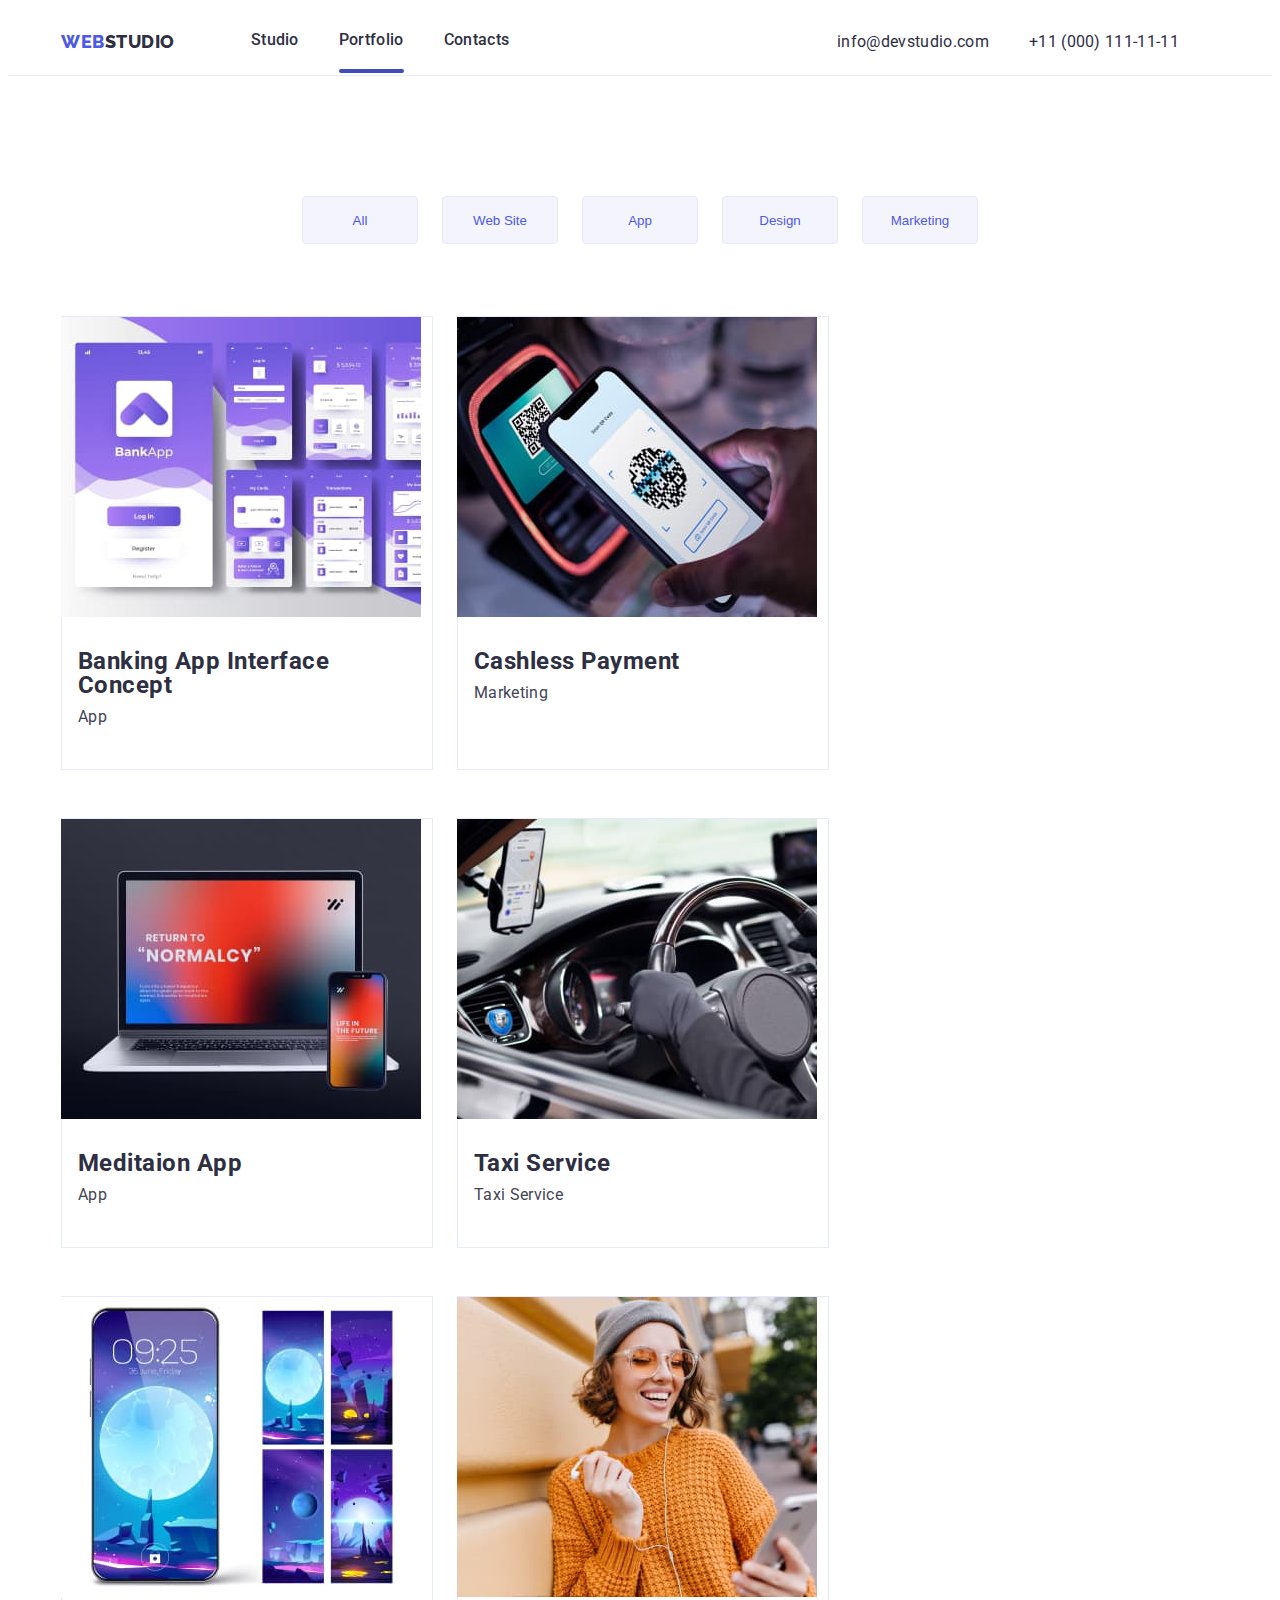
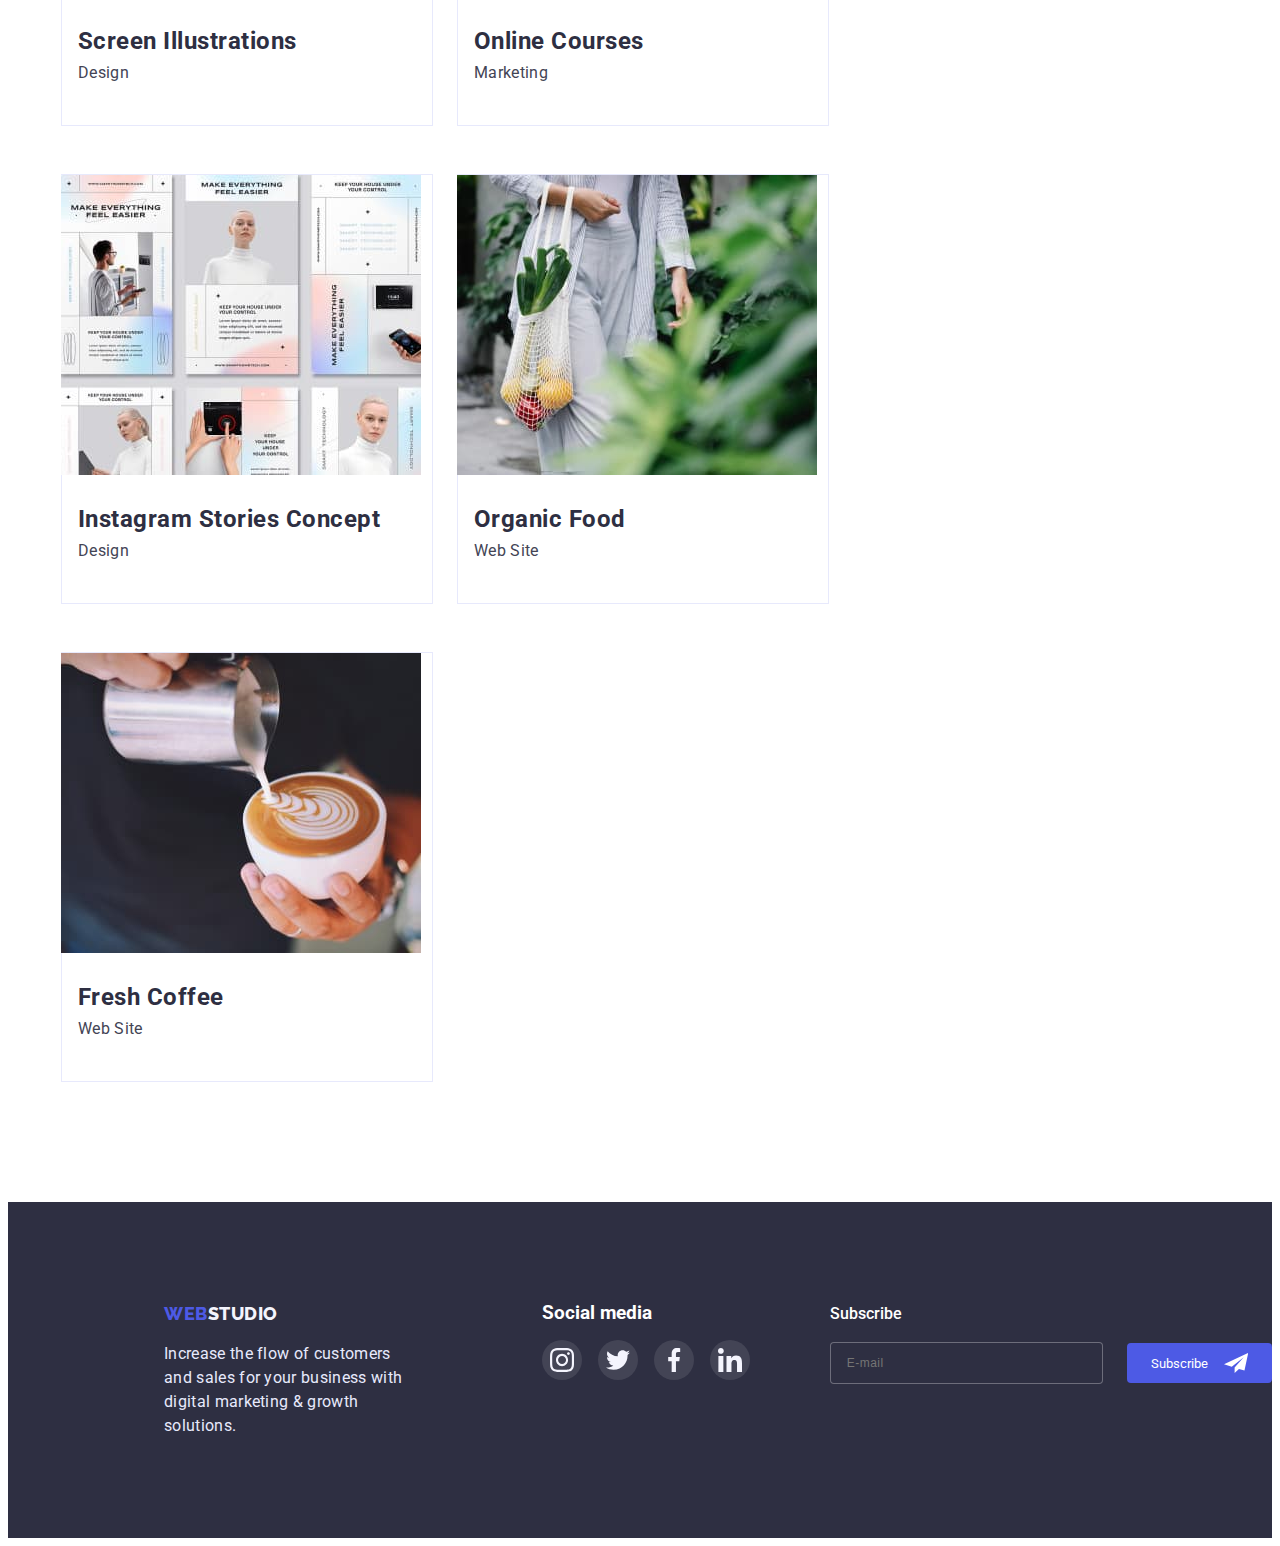
==== portfolio.html @ 8e69afd4 "Initial commit" ====
<!DOCTYPE html>
<html lang="en">
  <head>
    <meta charset="UTF-8" />
    <meta http-equiv="X-UA-Compatible" content="IE=edge" />
    <meta name="viewport" content="width=device-width, initial-scale=1.0" />
    <title>Portfolio</title>
    <link
      rel="stylesheet"
      href="https://cdnjs.cloudflare.com/ajax/libs/modern-normalize/1.1.0/modern-normalize.min.css"
      integrity="sha512-wpPYUAdjBVSE4KJnH1VR1HeZfpl1ub8YT/NKx4PuQ5NmX2tKuGu6U/JRp5y+Y8XG2tV+wKQpNHVUX03MfMFn9Q=="
      crossorigin="anonymous"
      referrerpolicy="no-referrer"
    />
    <link rel="preconnect" href="https://fonts.googleapis.com" />
    <link rel="preconnect" href="https://fonts.gstatic.com" crossorigin />
    <link
      href="https://fonts.googleapis.com/css2?family=Raleway:wght@800&family=Roboto:wght@400;500;700;900&display=swap"
      rel="stylesheet"
    />

    <link rel="stylesheet" href="./css/styles.css" />
  </head>
  <body class="page">
    <header class="page-header">
      <div class="container main-nav">
        <nav class="site-nav">
          <a class="logo" href="./index.html"
            >WEb<span class="second-logo">STUDIO</span></a
          >
          <ul class="site-nav list">
            <li class="header-item">
              <a href="./index.html" class="link">Studio</a>
            </li>
            <li class="header-item">
              <a href="./portfolio.html" class="link current">Portfolio</a>
            </li>
            <li class="header-item">
              <a href="./index.html" class="link">Contacts</a>
            </li>
          </ul>
        </nav>

        <address>
          <ul class="site-contacts list">
            <li class="contact-item">
              <a href="mailto:info@devstudio.com" class="header-mail link"
                >info@devstudio.com</a
              >
            </li>
            <li class="contact-item">
              <a href="tel:+110001111111" class="header-tel link"
                >+11 (000) 111-11-11</a
              >
            </li>
          </ul>
        </address>
      </div>
    </header>

    <main>
      <section class="section">
        <div class="container">
          <h1 hidden>Portfolio</h1>
          <ul class="score list">
            <li>
              <button class="hero-site-buttons" type="button">All</button>
            </li>
            <li>
              <button class="hero-site-buttons" type="button">Web Site</button>
            </li>
            <li>
              <button class="hero-site-buttons" type="button">App</button>
            </li>
            <li>
              <button class="hero-site-buttons" type="button">Design</button>
            </li>
            <li>
              <button class="hero-site-buttons" type="button">Marketing</button>
            </li>
          </ul>

          <ul class="portfolio list">
            <li class="team-section-portfolio">
              <article class="card">
                <div class="card-thumb">
                  <img
                    src="./images/first.jpg"
                    alt="banking app interface"
                    width="360"
                    height="300"
                  />
                  <p class="thumb-overlay">
                    14 Stylish and User-Friendly App Design Concepts · Task
                    Manager App · Calorie Tracker App · Exotic Fruit Ecommerce
                    App · Cloud Storage App
                  </p>
                </div>
                <div class="card-content">
                  <h2 class="person-name">Banking App Interface Concept</h2>
                  <p class="person-position">App</p>
                </div>
              </article>
            </li>
            <li class="team-section-portfolio">
              <article class="card">
                <div class="card-thumb">
                  <img
                    src="./images/second.jpg"
                    alt="cashless payment"
                    width="360"
                    height="300"
                  />
                  <p class="thumb-overlay">
                    14 Stylish and User-Friendly App Design Concepts · Task
                    Manager App · Calorie Tracker App · Exotic Fruit Ecommerce
                    App · Cloud Storage App
                  </p>
                </div>
                <div class="card-content">
                  <h2 class="person-name">Cashless Payment</h2>
                  <p class="person-position">Marketing</p>
                </div>
              </article>
            </li>
            <li class="team-section-portfolio">
              <article class="card">
                <div class="card-thumb">
                  <img
                    src="./images/third.jpg"
                    alt="working leptop"
                    width="360"
                    height="300"
                  />
                  <p class="thumb-overlay">
                    14 Stylish and User-Friendly App Design Concepts · Task
                    Manager App · Calorie Tracker App · Exotic Fruit Ecommerce
                    App · Cloud Storage App
                  </p>
                </div>
                <div class="card-content">
                  <h2 class="person-name">Meditaion App</h2>
                  <p class="person-position">App</p>
                </div>
              </article>
            </li>
            <li class="team-section-portfolio">
              <article class="card">
                <div class="card-thumb">
                  <img
                    src="./images/fourth.jpg"
                    alt="steering wheel"
                    width="360"
                    height="300"
                  />
                  <p class="thumb-overlay">
                    14 Stylish and User-Friendly App Design Concepts · Task
                    Manager App · Calorie Tracker App · Exotic Fruit Ecommerce
                    App · Cloud Storage App
                  </p>
                </div>
                <div class="card-content">
                  <h2 class="person-name">Taxi Service</h2>
                  <p class="person-position">Taxi Service</p>
                </div>
              </article>
            </li>
            <li class="team-section-portfolio">
              <article class="card">
                <div class="card-thumb">
                  <img
                    src="./images/fifth.jpg"
                    alt="screen illustrations"
                    width="360"
                    height="300"
                  />
                  <p class="thumb-overlay">
                    14 Stylish and User-Friendly App Design Concepts · Task
                    Manager App · Calorie Tracker App · Exotic Fruit Ecommerce
                    App · Cloud Storage App
                  </p>
                </div>
                <div class="card-content">
                  <h2 class="person-name">Screen Illustrations</h2>
                  <p class="person-position">Design</p>
                </div>
              </article>
            </li>
            <li class="team-section-portfolio">
              <article class="card">
                <div class="card-thumb">
                  <img
                    src="./images/sixth.jpg"
                    alt="smiling lady"
                    width="360"
                    height="300"
                  />
                  <p class="thumb-overlay">
                    14 Stylish and User-Friendly App Design Concepts · Task
                    Manager App · Calorie Tracker App · Exotic Fruit Ecommerce
                    App · Cloud Storage App
                  </p>
                </div>
                <div class="card-content">
                  <h2 class="person-name">Online Courses</h2>
                  <p class="person-position">Marketing</p>
                </div>
              </article>
            </li>
            <li class="team-section-portfolio">
              <article class="card">
                <div class="card-thumb">
                  <img
                    src="./images/seventh.jpg"
                    alt="slides with instagram pages"
                    width="360"
                    height="300"
                  />
                  <p class="thumb-overlay">
                    14 Stylish and User-Friendly App Design Concepts · Task
                    Manager App · Calorie Tracker App · Exotic Fruit Ecommerce
                    App · Cloud Storage App
                  </p>
                </div>
                <div class="card-content">
                  <h2 class="person-name">Instagram Stories Concept</h2>
                  <p class="person-position">Design</p>
                </div>
              </article>
            </li>
            <li class="team-section-portfolio">
              <article class="card">
                <div class="card-thumb">
                  <img
                    src="./images/eighth.jpg"
                    alt="lady is carrying bag with organic fruits"
                    width="360"
                    height="300"
                  />
                  <p class="thumb-overlay">
                    14 Stylish and User-Friendly App Design Concepts · Task
                    Manager App · Calorie Tracker App · Exotic Fruit Ecommerce
                    App · Cloud Storage App
                  </p>
                </div>
                <div class="card-content">
                  <h2 class="person-name">Organic Food</h2>
                  <p class="person-position">Web Site</p>
                </div>
              </article>
            </li>
            <li class="team-section-portfolio">
              <article class="card">
                <div class="card-thumb">
                  <img
                    src="./images/ninth.jpg"
                    alt="cup of cupuccino"
                    width="360"
                    height="300"
                  />
                  <p class="thumb-overlay">
                    14 Stylish and User-Friendly App Design Concepts · Task
                    Manager App · Calorie Tracker App · Exotic Fruit Ecommerce
                    App · Cloud Storage App
                  </p>
                </div>
                <div class="card-content">
                  <h2 class="person-name">Fresh Coffee</h2>
                  <p class="person-position">Web Site</p>
                </div>
              </article>
            </li>
          </ul>
        </div>
      </section>
    </main>
    <footer class="footer">
      <div class="footer-display">
        <div class="container-second">
          <a class="logo" href="./index.html"
            >WEb<span class="second-logo-footer">STUDIO</span></a
          >
          <p class="footer-text">
            Increase the flow of customers and sales for your business with
            digital marketing & growth solutions.
          </p>
        </div>
        <div class="footer-container">
          <h3 class="social-media-text">Social media</h3>
          <ul class="social-media list">
            <li class="social-media-item">
              <a href="" class="social-media-link link">
                <svg class="social-media-icon" width="24" height="24">
                  <use
                    href="./images/symbol-defs-social.svg#icon-instagram"
                  ></use>
                </svg>
              </a>
            </li>
            <li class="social-media-item">
              <a href="" class="social-media-link link">
                <svg class="social-media-icon" width="24" height="24">
                  <use
                    href="./images/symbol-defs-social.svg#icon-twitter"
                  ></use>
                </svg>
              </a>
            </li>
            <li class="social-media-item">
              <a href="" class="social-media-link link">
                <svg class="social-media-icon" width="24" height="24">
                  <use
                    href="./images/symbol-defs-social.svg#icon-facebook"
                  ></use>
                </svg>
              </a>
            </li>
            <li class="social-media-item">
              <a href="" class="social-media-link link">
                <svg class="social-media-icon" width="24" height="24">
                  <use
                    href="./images/symbol-defs-social.svg#icon-linkedin"
                  ></use>
                </svg>
              </a>
            </li>
          </ul>
        </div>
        <div class="footer-form">
          <p class="footer-form-text">Subscribe</p>
          <form class="subscribe-form">
            <input
              class="footer-input"
              type="email"
              name="email"
              autocomplete="off"
              placeholder="E-mail"
              required
            />
            <button type="submit" class="button-subscribe">
              Subscribe
              <svg class="subscribe-icon" width="24" height="24">
                <use href="./images/symbol-defs.new.svg#icon-send"></use>
              </svg>
            </button>
          </form>
        </div>
      </div>
    </footer>
  </body>
</html>
---- css/styles.css ----
:root {
  --primary-text-color: #434455;
  --title-text-color: #2e2f42;
  --accent-color: #4d5ae5;
  --primary-white-color: #ffffff;
  --main-background-color: #e5e5e5;
  --buttons-background-color: #f4f4fd;
  --footer-text-color: #e7e9fc;
  --special-buttons-color: #404bbf;
  --customer-icons-color: #8e8f99;
  --footer-special-color: #31d0aa;
  --modal-color: #8e8f99;
}

h1,
h2,
h3,
h4,
h5,
h6,
ul,
p {
  margin: 0;
  padding: 0;
}

body {
  font-family: "Roboto", sans-serif;
  color: var(--title-text-color);
}
img,
svg {
  display: block;
  max-width: 100%;
  height: auto;
}

.container {
  max-width: 1158px;
  width: 100%;
  margin-left: auto;
  margin-right: auto;
  padding: 0 16px;
}
.section {
  padding: 120px 0;
}

/* MODAL */
.is-hidden {
  visibility: hidden;
  pointer-events: none;
  opacity: 0;
}

.backdrop.is-hidden .modal {
  transform: translate(-50%, -50%) scale(1.2);
}
.backdrop {
  position: fixed;
  top: 0;
  left: 0;
  width: 100%;
  height: 100%;

  z-index: 100;
  background: rgba(46, 47, 66, 0.4);
  transition: opacity 250ms cubic-bezier(0.4, 0, 0.2, 1),
    visibility 0.35s cubic-bezier(0.4, 0, 0.2, 1);
}
.modal {
  position: relative;
  display: flex;
  top: 50%;
  left: 50%;
  transform: translate(-50%, -50%);
  width: 100%;
  max-width: 408px;
  height: 576px;
  padding: 72px 24px 24px 24px;
  overflow: auto;
  background-color: var(--primary-white-color);
  box-shadow: 0px 1px 1px rgba(0, 0, 0, 0.14), 0px 1px 3px rgba(0, 0, 0, 0.12),
    0px 2px 1px rgba(0, 0, 0, 0.2);
  border-radius: 4px;
  transition: transform 250ms cubic-bezier(0.4, 0, 0.2, 1);
}
.modal-form {
  width: 100%;
}
.modal-close-btn {
  position: absolute;
  top: 10px;
  right: 10px;
  border-radius: 50%;
  width: 24px;
  height: 24px;
  display: flex;
  justify-content: center;
  align-items: center;
  background: var(--footer-text-color);
  color: var(--title-text-color);
  border: 1px solid rgba(0, 0, 0, 0.1);
  transition: background 250ms cubic-bezier(0.4, 0, 0.2, 1);
}
.modal-close-btn:is(:hover, :focus) {
  border-color: var(--accent-color);
  background-color: var(--accent-color);
  color: var(--footer-text-color);
}
.modal-close-btn-icon {
  fill: currentColor;
}
.form-title {
  font-weight: 500;
  color: var(--title-text-color);
  margin-bottom: 16px;
  text-align: center;
}
.form-input {
  width: 100%;
  height: 40px;
  border: 1px solid rgba(33, 33, 33, 0.2);
  border-radius: 4px;
  padding: 14px 17px;
  padding-left: 32px;
  transition: border 250ms cubic-bezier(0.4, 0, 0.2, 1);
}

.form-label {
  display: block;
  color: var(--modal-color);
  font-weight: 400;
  font-size: 12px;
  line-height: 14px;
  letter-spacing: 0.01em;

  margin-bottom: 4px;
}
.form-control {
  position: relative;
}
.form-group {
  margin-bottom: 8px;
}
.form-group-checkbox {
  margin-bottom: 8px;
}
.form-group-comment {
  height: 120px;
}

.form-icon {
  position: absolute;
  left: 17px;
  top: 50%;
  transform: translateY(-50%);
}
.form-input:focus {
  border-color: var(--accent-color);
  outline: none;
}
.form-input:focus + .form-icon {
  fill: var(--accent-color);
}
.form-label-checkbox {
  font-size: 12px;
  line-height: 14px;
  letter-spacing: 0.04em;
  color: var(--modal-color);
  margin-right: 8px;
}
.form-label-checkbox::before {
  display: inline-block;
  margin-right: 8px;
  vertical-align: middle;
  content: "";
  width: 16px;
  height: 16px;
  background: var(--primary-white-color);
  border: 1px solid var(--title-text-color);
  border-radius: 2px;
}
.check:checked + .form-label-checkbox::before {
  background-color: var(--special-buttons-color);
  border-color: var(--special-buttons-color);
  background-image: url(../images/check.svg);
  background-repeat: no-repeat;
  background-position: center;
}

.form-textarea {
  display: block;
  width: 100%;
  min-height: 120px;
  padding: 5px 10px;
  border: 1px solid;
  border-radius: 4px;
  resize: none;
  font-weight: 400;
  font-size: 12px;
  line-height: 14px;
  color: rgba(46, 47, 66, 0.4);
  transition: border 250ms cubic-bezier(0.4, 0, 0.2, 1);
}
.form-textarea:focus {
  border-color: var(--accent-color);
  outline: none;
}
.form-textarea:focus::placeholder {
  color: var(--accent-color);
}
.privacy-desc {
  color: var(--accent-color);
}
.send-btn {
  display: block;
  cursor: pointer;
  font-family: inherit;
  margin: 24px auto;
  background-color: var(--accent-color);
  color: var(--primary-white-color);
  box-shadow: 0px 4px 4px rgba(0, 0, 0, 0.15);
  border-radius: 4px;
  border: none;
  width: 169px;
  height: 56px;
}
.send-btn:is(:hover, :focus) {
  background: var(--special-buttons-color);
}

/* ...........HEADER */
.page-header {
  border-bottom: 1px solid rgba(231, 233, 252, 1);
}
/* LOGO */

.logo {
  margin-right: 76px;
  font-family: "Raleway";
  font-weight: 800;
  font-size: 18px;
  line-height: 24px;
  letter-spacing: 0.03em;
  text-transform: uppercase;
  color: var(--accent-color);
  text-decoration: none;
}

.second-logo {
  color: var(--title-text-color);
}
/* LOGO */

.site-nav {
  display: flex;

  font-weight: 500;
  letter-spacing: 0.02em;
  color: var(--title-text-color);
}

.site-contacts {
  display: flex;
  margin-left: auto;

  letter-spacing: 0.02em;
  color: var(--primary-text-color);
}
.contact-item .item:last-child {
  margin-left: 156px;
  margin-right: 40px;
}
.main-nav {
  display: flex;
  justify-content: space-between;
  align-items: center;
}
.site-nav .list .link {
  text-decoration: none;
  color: var(--title-text-color);

  transition: color 250ms cubic-bezier(0.4, 0, 0.2, 1);
}
.site-nav.list .link:hover,
.site-nav.list .link:focus {
  color: var(--accent-color);
}
.contact-item .link {
  transition: background-color 250ms cubic-bezier(0.4, 0, 0.2, 1);
}
.contact-item .link:focus,
.contact-item .link:hover {
  color: var(--special-buttons-color);
}
.list {
  list-style: none;
}
.link {
  text-decoration: none;
  color: var(--title-text-color);
  font-style: normal;
  padding: 24px 0;
}

.link.current::after {
  content: "";
  display: block;
  position: absolute;
  width: 100%;
  height: 4px;
  background: var(--special-buttons-color);
  border-radius: 2px;
  bottom: 0;
  left: 0;
}
.link.current {
  text-decoration: underline;
  position: relative;
}
.header-item {
  margin-right: 40px;
}
.header-item .item:last-child {
  margin-right: 332px;
}
.contact-item {
  display: flex;
  margin-right: 40px;
  margin-left: auto;
}

/* HEADER */

/* HERO SECTION */

.hero {
  text-align: center;
  padding: 188px 0;
  margin: 0 auto;
  flex-grow: 1;
  max-width: 1440px;
  width: 100%;
  background-size: cover;
  background: var(--title-text-color);

  background-image: linear-gradient(
      rgba(46, 47, 66, 0.7),
      rgba(46, 47, 66, 0.7)
    ),
    url(../images/hero.jpg);
  background-repeat: no-repeat;
  background-position: center;
}

.hero-title {
  font-size: 56px;
  text-align: center;
  line-height: 60px;
  letter-spacing: 0.02em;
  color: var(--primary-white-color);
  max-width: 496px;
  margin: 0 auto 48px;
}

.button-primary {
  display: block;
  cursor: pointer;
  font-family: inherit;
  left: 636px;
  top: 428px;
  border: none;
  border-radius: 4px;
  margin-right: auto;
  margin-left: auto;
  margin-top: 48px;
  min-width: 169px;
  padding: 16px 32px;
  color: var(--primary-white-color);
  background-color: var(--accent-color);

  transition: background-color 250ms cubic-bezier(0.4, 0, 0.2, 1);
}
.button-primary:hover,
.button-primary:focus {
  background-color: var(--special-buttons-color);
}
/* HERO SECTION */

/* SECTION ADVANTAGES */

.visually-hidden {
  position: absolute;
  width: 1px;
  height: 1px;
  margin: -1px;
  border: 0;
  padding: 0;
  white-space: nowrap;
  clip-path: inset(100%);
  clip: rect(0, 0, 0, 0);
  overflow: hidden;
}
.description {
  display: flex;
  gap: 48px 24px;
  flex-wrap: wrap;
}
.benefits {
  flex-basis: calc((100% - 72px) / 4);
}
.benefits-place {
  display: flex;
  justify-content: center;
  align-items: center;
  flex-wrap: wrap;
  padding: 24px 10px;
  background: var(--buttons-background-color);
  border-radius: 4px;
}

.feature-title {
  margin-top: 8px;
  margin-bottom: 8px;

  font-size: 20px;
  line-height: 24px;
  letter-spacing: 0.02em;
  color: var(--title-text-color);
}

.feature-text {
  line-height: 24px;
  letter-spacing: 0.02em;
  color: var(--primary-text-color);
}
.advantages {
  padding-bottom: 0;
}

/* SECTION ADVANTages */

/* WHAT ARE WE DOING SECTION */
.subject-name {
  font-size: 36px;
  line-height: 40px;
  text-align: center;
  letter-spacing: 0.02em;
  text-transform: capitalize;
  color: var(--title-text-color);
}
.task {
  display: flex;
  flex-wrap: wrap;
  gap: 24px;
  margin-top: 72px;
}
.task_item {
  flex-basis: calc((100% - 48px) / 3);
}

/* WHAT ARE WE DOING SECTION */

/* ////////////OUR TEAM SECTION */

.team {
  display: flex;
  gap: 24px;
  margin-top: 72px;
  background: var(--buttons-background-color);
}

.team-section-item {
  background: var(--primary-white-color);
  box-shadow: 0px 1px 6px rgba(46, 47, 66, 0.08),
    0px 1px 1px rgba(46, 47, 66, 0.16), 0px 2px 1px rgba(46, 47, 66, 0.08);
  border-radius: 0px 0px 4px 4px;
  flex-basis: calc((100% - 72px) / 4);
}
.team-content {
  text-align: center;
  padding: 32px 16px;
}

.person-position {
  line-height: 24px;
  letter-spacing: 0.02em;
  color: var(--primary-text-color);
  padding-bottom: 8px;
}
.person-name {
  line-height: 24px;
  letter-spacing: 0.02em;
  color: var(--title-text-color);
}

.team-social-list {
  display: flex;
  gap: 24px;
  justify-content: center;
  text-align: center;
}

.team-social-link {
  display: flex;
  justify-content: center;
  align-items: center;
  width: 40px;
  height: 40px;
  border-radius: 50%;
  background-color: var(--accent-color);
  color: var(--primary-white-color);

  transition: background-color 250ms cubic-bezier(0.4, 0, 0.2, 1);
  padding: 0;
}
.team-social-link:is(:hover, :focus) {
  background-color: var(--special-buttons-color);
}
.team-social-icon {
  fill: currentColor;
}

/* OUR TEAM SECTION */

/* CUSTOMERS SECTION */
.customers-name {
  text-align: center;
  margin-top: 130px;
}
.customers-list {
  display: flex;
  justify-content: center;
  align-items: center;
  gap: 24px;
  margin-top: 72px;
  margin-bottom: 120px;
}

.customers-link {
  display: flex;
  justify-content: center;
  align-items: center;
  width: 168px;
  height: 88px;
  color: var(--customer-icons-color);
  border: 1px solid var(--customer-icons-color);
  border-radius: 4px;

  transition: color 250ms cubic-bezier(0.4, 0, 0.2, 1),
    border 250ms cubic-bezier(0.4, 0, 0.2, 1);
}
.customers-link:hover,
.customers-link:focus {
  color: var(--special-buttons-color);
  border: 1px solid var(--special-buttons-color);
}

.customers-list-icon {
  fill: currentColor;
}

/* CUSTOMERS SECTION */

/* FOOTER */
.footer {
  background: var(--title-text-color);
  padding: 100px 0;
  width: 100%;
}
.second-logo-footer {
  color: var(--buttons-background-color);
}
.second-logo {
  margin-top: 100px;
}
.footer-text {
  margin-top: 16px;
  max-width: 264px;
  line-height: 24px;
  letter-spacing: 0.02em;
  color: var(--footer-text-color);
}
.footer-display {
  display: flex;
  margin-left: 156px;
}

.footer-container {
  margin-left: 120px;
  width: 208px;
}
.social-media-text {
  color: var(--primary-white-color);
  padding-bottom: 16px;
}
.social-media {
  display: flex;
  gap: 16px;
}
.social-media-link {
  display: flex;
  justify-content: center;
  align-items: center;
  width: 40px;
  height: 40px;
  border-radius: 50%;
  background-color: rgba(255, 255, 255, 0.1);
  color: var(--buttons-background-color);
  transition: background 250ms cubic-bezier(0.4, 0, 0.2, 1);
  padding: 0;
}
.social-media-link:is(:hover, :focus) {
  background: var(--footer-special-color);
}
.social-media-icon {
  fill: currentColor;
}
.footer-form-text {
  color: var(--primary-white-color);
  margin-bottom: 16px;
  font-weight: 500;
  font-size: 16px;
  line-height: 24px;
}
.footer-input {
  max-width: 264px;
  width: 100%;
  font-weight: 400;
  font-size: 12px;
  line-height: 24px;
  display: flex;
  align-items: center;
  letter-spacing: 0.04em;
  color: rgba(255, 255, 255, 0.6);
  border: 1px solid rgba(255, 255, 255, 0.3);
  background-color: var(--title-text-color);
  border-radius: 4px;
  padding: 8px 16px;
}

.footer-form {
  margin-left: 80px;
  width: 453px;
}
.button-subscribe {
  display: flex;
  flex-direction: row;
  justify-content: center;
  align-items: center;
  padding: 8px 24px;
  gap: 16px;
  border-radius: 4px;
  font-family: inherit;
  border: transparent;

  color: var(--primary-white-color);
  background-color: var(--accent-color);
  border: none;
  cursor: pointer;
  transition: background 250ms cubic-bezier(0.4, 0, 0.2, 1);
}
.button-subscribe:is(:hover, :focus) {
  background-color: var(--special-buttons-color);
}
.subscribe-icon {
  fill: var(--primary-white-color);

  flex: none;
  order: 1;
  flex-grow: 0;
}

.subscribe-form {
  max-width: 453px;
  width: 100%;
  display: flex;
  justify-content: center;
  align-items: center;
  gap: 24px;
}

/*  Footer */

/* PORTFOLIO PAGE SECTION */
.score {
  margin-bottom: 72px;
  display: flex;
  justify-content: center;
  gap: 24px;
}
.hero-site-buttons {
  color: var(--accent-color);
  background-color: var(--buttons-background-color);
  cursor: pointer;
  padding: 12px 24px;
  width: 116px;
  height: 48px;
  border: 1px solid var(--footer-text-color);
  border-radius: 4px;

  transition: color 250ms cubic-bezier(0.4, 0, 0.2, 1),
    background 250ms cubic-bezier(0.4, 0, 0.2, 1),
    box-shadow 250ms cubic-bezier(0.4, 0, 0.2, 1);
}

.hero-site-buttons:hover,
.hero-site-buttons:focus {
  color: var(--primary-white-color);
  background-color: var(--special-buttons-color);
  box-shadow: 0px 3px 1px rgba(0, 0, 0, 0.1), 0px 2px 1px rgba(0, 0, 0, 0.08),
    0px 2px 2px rgba(0, 0, 0, 0.12);
}
.hero-btn {
  display: flex;
  justify-content: center;
  padding: 96px 0 72px;
  gap: 24px;
}

.portfolio {
  display: flex;
  flex-wrap: wrap;
  gap: 48px 24px;
}

.team-section-portfolio {
  display: block;
  flex-basis: calc((100% - 48px) / 3);
  transition: box-shadow 250ms cubic-bezier(0.4, 0, 0.2, 1);
  border: 1px solid var(--footer-text-color);
}

.team-section-portfolio:hover .thumb-overlay {
  transform: translateY(0);
}
.person-position {
  margin-top: 8px;
}
.card-content {
  padding: 32px 16px;
}

.team-section-portfolio:is(:hover, :focus) {
  box-shadow: 0px 1px 6px rgba(46, 47, 66, 0.08),
    0px 1px 1px rgba(46, 47, 66, 0.16), 0px 2px 1px rgba(46, 47, 66, 0.08);
}
.card-thumb {
  position: relative;
  display: flex;
  overflow: hidden;
  width: calc(100% + 2px);
  transform: translate(-1px);
}
.thumb-overlay {
  position: absolute;
  left: 0px;
  top: 0px;
  width: 100%;
  height: 100%;
  padding: 40px 32px;

  color: var(--buttons-background-color);
  background: var(--accent-color);
  transform: translateY(100%);
  transition: transform 250ms cubic-bezier(0.4, 0, 0.2, 1);
  overflow: auto;
}
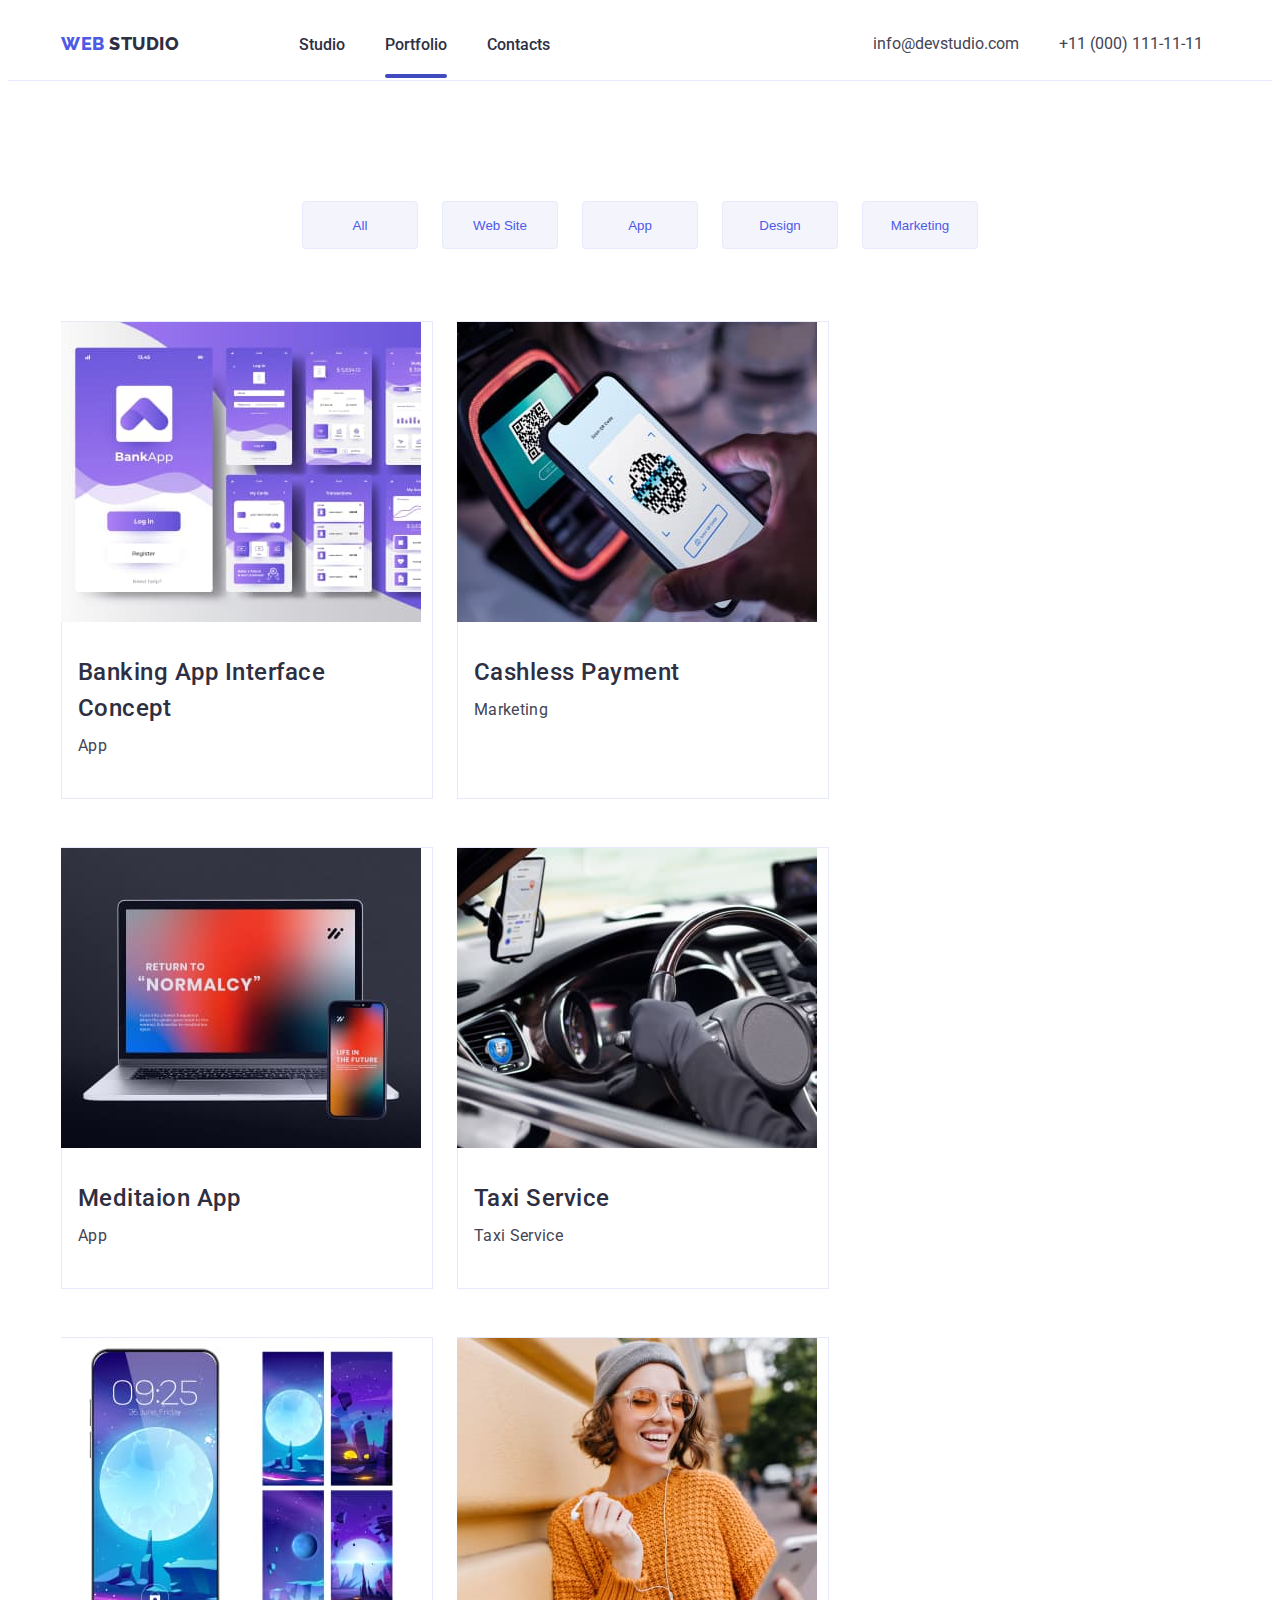
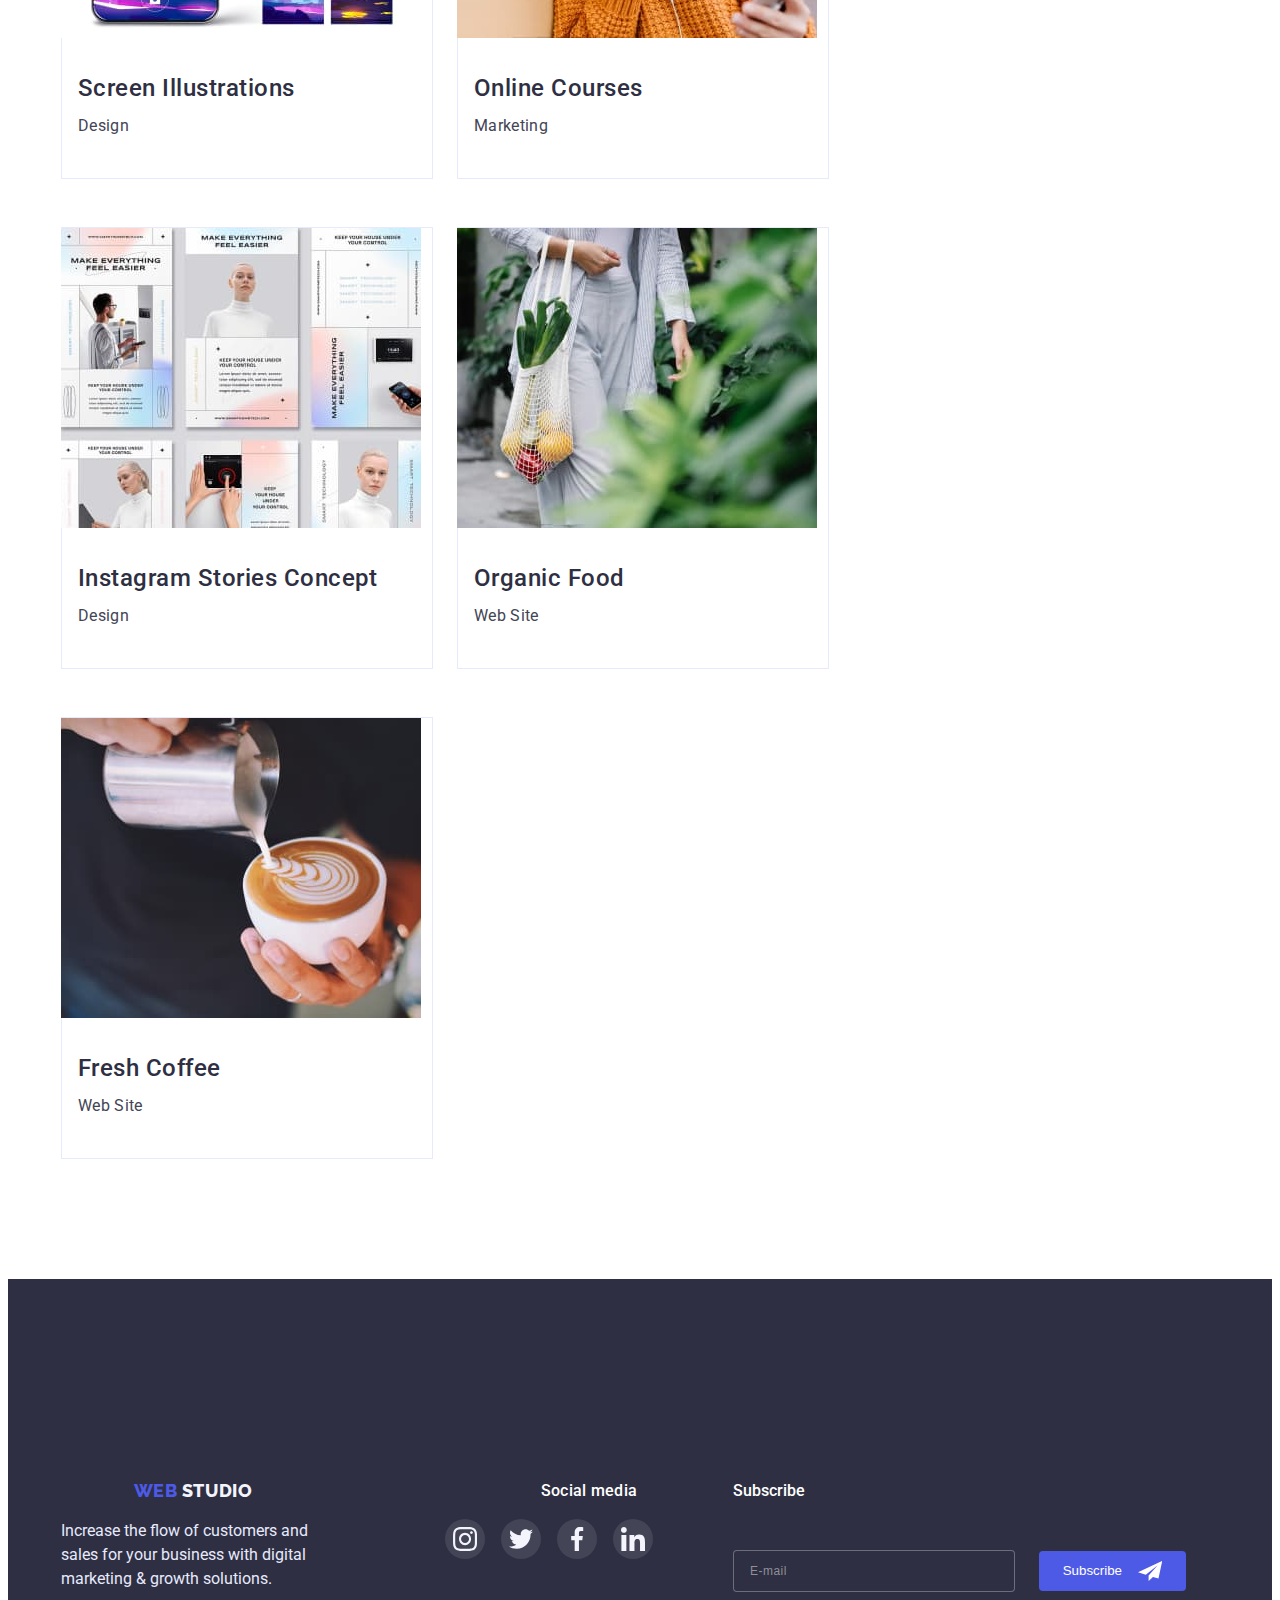
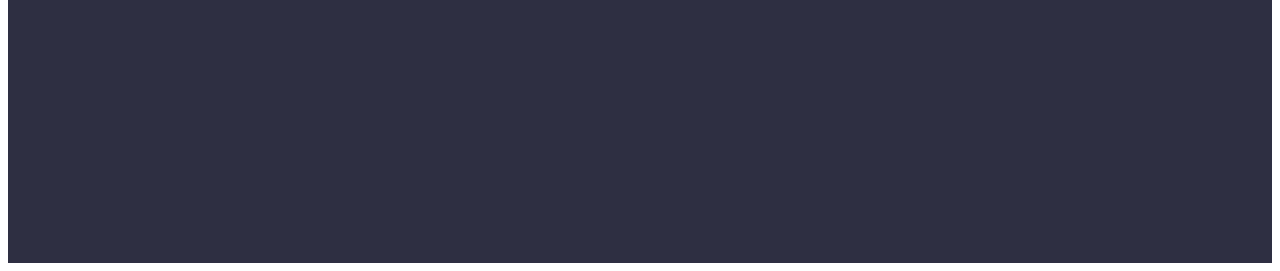
==== commit 2186ae94: "re  do" ====
--- a/portfolio.html
+++ b/portfolio.html
@@ -24,19 +24,25 @@
   <body class="page">
     <header class="page-header">
       <div class="container main-nav">
-        <nav class="site-nav">
-          <a class="logo" href="./index.html"
-            >WEb<span class="second-logo">STUDIO</span></a
-          >
-          <ul class="site-nav list">
+        <nav class="site-nav-header">
+          <div class="menu-box">
+            <a class="logo" href="./index.html">
+              WEb
+              <span class="second-logo">STUDIO</span>
+            </a>
+          </div>
+
+          <ul class="site-nav">
             <li class="header-item">
-              <a href="./index.html" class="link">Studio</a>
+              <a href="./index.html" class="header-link">Studio</a>
             </li>
             <li class="header-item">
-              <a href="./portfolio.html" class="link current">Portfolio</a>
+              <a href="./portfolio.html" class="header-link current">
+                Portfolio
+              </a>
             </li>
             <li class="header-item">
-              <a href="./index.html" class="link">Contacts</a>
+              <a href="./index.html" class="header-link">Contacts</a>
             </li>
           </ul>
         </nav>
@@ -44,14 +50,14 @@
         <address>
           <ul class="site-contacts list">
             <li class="contact-item">
-              <a href="mailto:info@devstudio.com" class="header-mail link"
-                >info@devstudio.com</a
-              >
+              <a href="mailto:info@devstudio.com" class="header-mail link">
+                info@devstudio.com
+              </a>
             </li>
             <li class="contact-item">
-              <a href="tel:+110001111111" class="header-tel link"
-                >+11 (000) 111-11-11</a
-              >
+              <a href="tel:+110001111111" class="header-tel link">
+                +11 (000) 111-11-11
+              </a>
             </li>
           </ul>
         </address>
@@ -275,19 +281,20 @@
       </section>
     </main>
     <footer class="footer">
-      <div class="footer-display">
+      <div class="container footer-container">
         <div class="container-second">
-          <a class="logo" href="./index.html"
-            >WEb<span class="second-logo-footer">STUDIO</span></a
-          >
+          <a class="logo logo-footer" href="./index.html">
+            WEb
+            <span class="second-logo-footer">STUDIO</span>
+          </a>
           <p class="footer-text">
             Increase the flow of customers and sales for your business with
             digital marketing & growth solutions.
           </p>
         </div>
-        <div class="footer-container">
+        <div class="footer-container-social">
           <h3 class="social-media-text">Social media</h3>
-          <ul class="social-media list">
+          <ul class="social-media">
             <li class="social-media-item">
               <a href="" class="social-media-link link">
                 <svg class="social-media-icon" width="24" height="24">
@@ -326,25 +333,27 @@
             </li>
           </ul>
         </div>
-        <div class="footer-form">
-          <p class="footer-form-text">Subscribe</p>
-          <form class="subscribe-form">
-            <input
-              class="footer-input"
-              type="email"
-              name="email"
-              autocomplete="off"
-              placeholder="E-mail"
-              required
-            />
-            <button type="submit" class="button-subscribe">
-              Subscribe
-              <svg class="subscribe-icon" width="24" height="24">
-                <use href="./images/symbol-defs.new.svg#icon-send"></use>
-              </svg>
-            </button>
-          </form>
-        </div>
+
+        <form class="footer-form" autocomplete="off">
+          <label class="footer-form-text" for="footer-input">
+            <span>Subscribe</span>
+          </label>
+
+          <input
+            class="footer-form-input"
+            type="email"
+            name="email"
+            autocomplete="off"
+            placeholder="E-mail"
+            id="footer-input"
+          />
+          <button type="submit" class="button-subscribe">
+            Subscribe
+            <svg class="subscribe-icon" width="24" height="24">
+              <use href="./images/symbol-defs.new.svg#icon-send"></use>
+            </svg>
+          </button>
+        </form>
       </div>
     </footer>
   </body>
--- a/css/styles.css
+++ b/css/styles.css
@@ -11,6 +11,18 @@
   --footer-special-color: #31d0aa;
   --modal-color: #8e8f99;
 }
+.visually-hidden {
+  position: absolute;
+  width: 1px;
+  height: 1px;
+  margin: -1px;
+  border: 0;
+  padding: 0;
+  white-space: nowrap;
+  clip-path: inset(100%);
+  clip: rect(0, 0, 0, 0);
+  overflow: hidden;
+}
 
 h1,
 h2,
@@ -24,10 +36,12 @@
   padding: 0;
 }
 
-body {
-  font-family: "Roboto", sans-serif;
-  color: var(--title-text-color);
-}
+ul {
+  margin: 0;
+  padding-left: 0;
+  list-style: none;
+}
+
 img,
 svg {
   display: block;
@@ -35,23 +49,62 @@
   height: auto;
 }
 
+a,
+link {
+  text-decoration: none;
+}
+
+body {
+  font-family: "Roboto", sans-serif;
+  color: var(--title-text-color);
+}
+
 .container {
-  max-width: 1158px;
+  max-width: 428px;
   width: 100%;
   margin-left: auto;
   margin-right: auto;
-  padding: 0 16px;
-}
-.section {
-  padding: 120px 0;
-}
-
-/* MODAL */
+  padding: 0 15px;
+}
+
 .is-hidden {
   visibility: hidden;
   pointer-events: none;
   opacity: 0;
 }
+
+@media screen and (min-width: 768px) {
+  .container {
+    max-width: 768px;
+  }
+}
+@media screen and (min-width: 1200px) {
+  .container {
+    max-width: 1158px;
+  }
+}
+
+.section {
+  padding: 96px 0;
+}
+
+@media screen and (min-width: 1200px) {
+  .section {
+    padding: 120px 0;
+  }
+}
+
+.subject-name {
+  margin-bottom: 72px;
+  text-align: center;
+  color: var(--title-text-color);
+  font-size: 36px;
+  line-height: 40px;
+  letter-spacing: 0.02em;
+  text-transform: capitalize;
+}
+
+/* MODAL */
 
 .backdrop.is-hidden .modal {
   transform: translate(-50%, -50%) scale(1.2);
@@ -75,8 +128,8 @@
   left: 50%;
   transform: translate(-50%, -50%);
   width: 100%;
-  max-width: 408px;
-  height: 576px;
+  max-width: 392px;
+  min-height: 586px;
   padding: 72px 24px 24px 24px;
   overflow: auto;
   background-color: var(--primary-white-color);
@@ -107,6 +160,9 @@
   border-color: var(--accent-color);
   background-color: var(--accent-color);
   color: var(--footer-text-color);
+}
+.mobile-icon {
+  fill: var(--primary-text-color);
 }
 .modal-close-btn-icon {
   fill: currentColor;
@@ -130,9 +186,9 @@
 .form-label {
   display: block;
   color: var(--modal-color);
-  font-weight: 400;
+
   font-size: 12px;
-  line-height: 14px;
+  line-height: 1.16;
   letter-spacing: 0.01em;
 
   margin-bottom: 4px;
@@ -164,8 +220,8 @@
   fill: var(--accent-color);
 }
 .form-label-checkbox {
-  font-size: 12px;
-  line-height: 14px;
+  font-size: 11px;
+  line-height: 1.16;
   letter-spacing: 0.04em;
   color: var(--modal-color);
   margin-right: 8px;
@@ -199,7 +255,7 @@
   resize: none;
   font-weight: 400;
   font-size: 12px;
-  line-height: 14px;
+  line-height: 1.16;
   color: rgba(46, 47, 66, 0.4);
   transition: border 250ms cubic-bezier(0.4, 0, 0.2, 1);
 }
@@ -229,23 +285,216 @@
 .send-btn:is(:hover, :focus) {
   background: var(--special-buttons-color);
 }
-
-/* ...........HEADER */
+/* MODAL */
+/* MOBILE MENU */
+
 .page-header {
   border-bottom: 1px solid rgba(231, 233, 252, 1);
 }
+@media screen and (max-width: 767px) {
+  .menu-box {
+    display: flex;
+    align-items: center;
+    min-height: 70px;
+  }
+}
+
+@media screen and (min-width: 768px) {
+  .menu-box {
+    margin-right: 120px;
+  }
+}
+
+.mobile-menu-btn {
+  display: block;
+  background-color: transparent;
+  padding: 0;
+  margin-left: auto;
+  border: none;
+}
+
+/* @media screen and (min-width: 768px) {
+  .mobile-menu-btn {
+    display: none;
+  }
+} */
+
+.header-nav-wrap {
+  display: none;
+  position: fixed;
+  top: 0;
+  left: 0;
+  width: 100%;
+  height: 100vh;
+  background-color: var(--primary-white-color);
+  padding: 24px;
+}
+.header-nav-wrap.is-open {
+  display: block;
+}
+.close-menu-btn {
+  position: absolute;
+  display: flex;
+  justify-content: center;
+  align-items: center;
+  right: 24px;
+  top: 24px;
+  border-radius: 50%;
+  width: 24px;
+  height: 24px;
+  border: 1px solid rgba(0, 0, 0, 0.1);
+  background-color: var(--footer-text-color);
+}
+.close-menu-icon {
+  display: flex;
+  justify-content: center;
+  align-items: center;
+}
+
+/* .menu-content {
+  position: fixed;
+  top: 0;
+  left: 0;
+  width: 100vw;
+  height: 100vh;
+  padding: 40px;
+  background-color: var(--);
+  z-index: 999;
+
+  transform: translateX(100%);
+  transition: transform 250ms ease-in-out;
+} */
+
+.menu-content {
+  display: flex;
+  flex-direction: column;
+  height: 100%;
+  overflow-y: scroll;
+}
+
+.menu-container.is-open {
+  transform: translateX(0);
+}
+.header-nav-wrap .close-menu-btn {
+  position: absolute;
+  top: 24px;
+  right: 16px;
+  color: var(--primary-white-color);
+}
+.header-nav-wrap .close-menu-btn {
+  width: 24px;
+  height: 24px;
+  display: flex;
+  justify-content: center;
+  align-items: center;
+  background: var(--footer-text-color);
+  border-radius: 50%;
+  border: 1px solid rgba(0, 0, 0, 0.1);
+}
+.close-menu-btn {
+  border: none;
+  background: transparent;
+}
+
+.mobile-menu {
+  padding: 0;
+  margin-top: 32px;
+
+  list-style: none;
+  display: flex;
+  flex-direction: column;
+}
+.burger-link {
+  margin-bottom: 40px;
+  display: block;
+
+  font-weight: 700;
+  font-size: 36px;
+  line-height: 1.11;
+
+  letter-spacing: 0.02em;
+  text-transform: capitalize;
+
+  color: #2e2f42;
+  text-decoration: none;
+}
+
+.mobile-menu .link {
+  display: block;
+
+  font-weight: 700;
+  font-size: 36px;
+  line-height: 1.11;
+
+  letter-spacing: 0.02em;
+  text-transform: capitalize;
+
+  color: #2e2f42;
+  text-decoration: none;
+}
+.mobile-menu .menu-contacts {
+  color: var(--special-buttons-color);
+}
+.mobile-wrap {
+  margin-top: auto;
+}
+
+.buger-list {
+  margin-top: 40px;
+}
+.burger-mail {
+  font-style: normal;
+  font-weight: 500;
+  font-size: 20px;
+  line-height: 1.2;
+  letter-spacing: 0.02em;
+
+  color: var(--primary-text-color);
+}
+
+.burger-tel {
+  font-weight: 600;
+  font-size: 24px;
+  line-height: 1.66;
+  font-style: normal;
+
+  color: var(--accent-color);
+}
+
+.mobile-list {
+  display: flex;
+  justify-content: flex-start;
+
+  gap: 28px;
+  margin-top: 48px;
+}
+
+.mobile-list-link {
+  display: flex;
+  justify-content: center;
+  align-items: center;
+  fill: var(--primary-white-color);
+  background: var(--accent-color);
+  width: 40px;
+  height: 40px;
+  border-radius: 50%;
+}
+
+/* MOBILE MENU */
+
+/* ...........HEADER */
+
 /* LOGO */
 
 .logo {
-  margin-right: 76px;
-  font-family: "Raleway";
+  /* margin-right: 76px; */
+  font-family: "Raleway", sans-serif;
   font-weight: 800;
   font-size: 18px;
-  line-height: 24px;
+  line-height: 1.33;
   letter-spacing: 0.03em;
   text-transform: uppercase;
   color: var(--accent-color);
-  text-decoration: none;
 }
 
 .second-logo {
@@ -254,29 +503,47 @@
 /* LOGO */
 
 .site-nav {
-  display: flex;
-
-  font-weight: 500;
-  letter-spacing: 0.02em;
-  color: var(--title-text-color);
+  display: none;
+}
+
+@media screen and (min-width: 768px) {
+  .site-nav {
+    display: flex;
+  }
 }
 
 .site-contacts {
-  display: flex;
-  margin-left: auto;
-
-  letter-spacing: 0.02em;
-  color: var(--primary-text-color);
-}
+  display: none;
+}
+
+@media screen and (min-width: 768px) {
+  .site-contacts {
+    display: block;
+    margin: 24px 16px;
+    gap: 6px;
+  }
+}
+
 .contact-item .item:last-child {
   margin-left: 156px;
   margin-right: 40px;
 }
-.main-nav {
-  display: flex;
-  justify-content: space-between;
-  align-items: center;
-}
+
+@media screen and (min-width: 768px) {
+  .main-nav {
+    display: flex;
+    align-items: center;
+  }
+}
+
+@media screen and (min-width: 768px) {
+  .site-nav-header {
+    display: flex;
+    align-items: center;
+    margin-right: auto;
+  }
+}
+
 .site-nav .list .link {
   text-decoration: none;
   color: var(--title-text-color);
@@ -294,41 +561,52 @@
 .contact-item .link:hover {
   color: var(--special-buttons-color);
 }
-.list {
-  list-style: none;
-}
-.link {
-  text-decoration: none;
-  color: var(--title-text-color);
-  font-style: normal;
-  padding: 24px 0;
-}
-
-.link.current::after {
+
+.header-item:not(:last-child) {
+  margin-right: 40px;
+}
+
+@media screen and (min-width: 768px) {
+  .header-link {
+    position: relative;
+    display: block;
+    padding: 24px 0;
+    font-weight: 500;
+    font-size: 16px;
+    color: var(--title-text-color);
+  }
+  .header-mail,
+  .header-tel {
+    font-style: normal;
+    line-height: 1.5;
+    color: var(--primary-text-color);
+
+    transition: color 250ms cubic-bezier(0.4, 0, 0.2, 1);
+  }
+  .header-mail:is(:hover, :focus) {
+    color: var(--special-buttons-color);
+  }
+}
+.header-link:is(:hover, :focus) {
+  color: var(--special-buttons-color);
+}
+
+.header-link.current::after {
   content: "";
+  position: absolute;
+  bottom: 0;
+  left: 0;
   display: block;
-  position: absolute;
   width: 100%;
   height: 4px;
   background: var(--special-buttons-color);
   border-radius: 2px;
-  bottom: 0;
-  left: 0;
-}
-.link.current {
-  text-decoration: underline;
-  position: relative;
-}
-.header-item {
-  margin-right: 40px;
-}
-.header-item .item:last-child {
-  margin-right: 332px;
-}
-.contact-item {
-  display: flex;
-  margin-right: 40px;
-  margin-left: auto;
+}
+
+@media screen and (min-width: 768px) and (max-width: 1199px) {
+  .contact-item:not(:last-child) {
+    margin-bottom: 12px;
+  }
 }
 
 /* HEADER */
@@ -336,32 +614,58 @@
 /* HERO SECTION */
 
 .hero {
+  /* padding: 188px 0; */
+  padding: 122px 0;
+  margin: 0 auto;
+  max-width: 1440px;
+  min-height: 432px;
   text-align: center;
-  padding: 188px 0;
-  margin: 0 auto;
-  flex-grow: 1;
-  max-width: 1440px;
-  width: 100%;
-  background-size: cover;
   background: var(--title-text-color);
-
   background-image: linear-gradient(
       rgba(46, 47, 66, 0.7),
       rgba(46, 47, 66, 0.7)
     ),
-    url(../images/hero.jpg);
+    url(../images/hero-mobile.jpg);
   background-repeat: no-repeat;
   background-position: center;
+  background-size: cover;
+}
+
+@media (min-device-pixel-ratio: 2), (min-resolution: 192dpi) {
+  .hero {
+    background-image: linear-gradient(
+        rgba(46, 47, 66, 0.7),
+        rgba(46, 47, 66, 0.7)
+      ),
+      url(../images/hero-mobile.jpg);
+  }
 }
 
 .hero-title {
-  font-size: 56px;
+  margin: 0 auto 48px;
+  width: 290px;
+  font-weight: 700;
+  font-size: 31px;
+  line-height: 1.07;
   text-align: center;
-  line-height: 60px;
   letter-spacing: 0.02em;
+  text-transform: capitalize;
   color: var(--primary-white-color);
-  max-width: 496px;
-  margin: 0 auto 48px;
+}
+
+@media screen and (min-width: 428px) and (max-width: 767px) {
+  .hero-title {
+    width: 320px;
+    font-size: 36px;
+  }
+}
+
+@media screen and (min-width: 768px) {
+  .hero-title {
+    margin: 0 auto 36px;
+    width: 496px;
+    font-size: 56px;
+  }
 }
 
 .button-primary {
@@ -374,7 +678,6 @@
   border-radius: 4px;
   margin-right: auto;
   margin-left: auto;
-  margin-top: 48px;
   min-width: 169px;
   padding: 16px 32px;
   color: var(--primary-white-color);
@@ -390,44 +693,44 @@
 
 /* SECTION ADVANTAGES */
 
-.visually-hidden {
-  position: absolute;
-  width: 1px;
-  height: 1px;
-  margin: -1px;
-  border: 0;
-  padding: 0;
-  white-space: nowrap;
-  clip-path: inset(100%);
-  clip: rect(0, 0, 0, 0);
-  overflow: hidden;
-}
 .description {
   display: flex;
-  gap: 48px 24px;
   flex-wrap: wrap;
-}
-.benefits {
-  flex-basis: calc((100% - 72px) / 4);
-}
+  gap: 72px;
+}
+
+@media screen and (min-width: 768px) {
+  .description {
+    gap: 72px 24px;
+  }
+}
+
+@media screen and (min-width: 768px) {
+  .benefits {
+    /* flex-basis: calc((100% - 72px) / 4); */
+    flex-basis: calc((100% - 24px) / 2);
+  }
+}
+
 .benefits-place {
-  display: flex;
-  justify-content: center;
-  align-items: center;
-  flex-wrap: wrap;
-  padding: 24px 10px;
-  background: var(--buttons-background-color);
-  border-radius: 4px;
+  display: none;
 }
 
 .feature-title {
-  margin-top: 8px;
+  text-align: center;
+  /* margin-top: 8px; */
   margin-bottom: 8px;
 
-  font-size: 20px;
-  line-height: 24px;
+  font-size: 36px;
+  line-height: 1.1;
   letter-spacing: 0.02em;
   color: var(--title-text-color);
+}
+
+@media screen and (min-width: 768px) {
+  .feature-title {
+    text-align: start;
+  }
 }
 
 .feature-text {
@@ -442,55 +745,64 @@
 /* SECTION ADVANTages */
 
 /* WHAT ARE WE DOING SECTION */
-.subject-name {
-  font-size: 36px;
-  line-height: 40px;
-  text-align: center;
-  letter-spacing: 0.02em;
-  text-transform: capitalize;
-  color: var(--title-text-color);
-}
-.task {
-  display: flex;
-  flex-wrap: wrap;
-  gap: 24px;
-  margin-top: 72px;
-}
-.task_item {
-  flex-basis: calc((100% - 48px) / 3);
-}
-
+.section-third {
+  display: none;
+}
 /* WHAT ARE WE DOING SECTION */
 
 /* ////////////OUR TEAM SECTION */
 
-.team {
-  display: flex;
-  gap: 24px;
-  margin-top: 72px;
-  background: var(--buttons-background-color);
+@media screen and (min-width: 768px) {
+  .team-list {
+    display: flex;
+    flex-wrap: wrap;
+    gap: 64px 24px;
+    margin: 0 auto;
+    width: 552px;
+  }
 }
 
 .team-section-item {
   background: var(--primary-white-color);
+  border-radius: 0px 0px 4px 4px;
   box-shadow: 0px 1px 6px rgba(46, 47, 66, 0.08),
     0px 1px 1px rgba(46, 47, 66, 0.16), 0px 2px 1px rgba(46, 47, 66, 0.08);
-  border-radius: 0px 0px 4px 4px;
   flex-basis: calc((100% - 72px) / 4);
 }
+
+@media screen and (max-width: 767px) {
+  .team-section-item {
+    width: 264px;
+    margin: 0 auto;
+  }
+}
+
+@media screen and (max-width: 767px) {
+  .team-section-item:not(:last-child) {
+    margin-bottom: 72px;
+  }
+}
+
+@media screen and (min-width: 768px) {
+  .team-section-item {
+    flex-basis: calc((100% - 24px) / 2);
+  }
+}
+
 .team-content {
   text-align: center;
   padding: 32px 16px;
 }
-
 .person-position {
   line-height: 24px;
   letter-spacing: 0.02em;
   color: var(--primary-text-color);
-  padding-bottom: 8px;
-}
+  margin-bottom: 8px;
+}
+
 .person-name {
-  line-height: 24px;
+  font-weight: 500;
+  line-height: 1.5;
   letter-spacing: 0.02em;
   color: var(--title-text-color);
 }
@@ -499,7 +811,6 @@
   display: flex;
   gap: 24px;
   justify-content: center;
-  text-align: center;
 }
 
 .team-social-link {
@@ -513,8 +824,8 @@
   color: var(--primary-white-color);
 
   transition: background-color 250ms cubic-bezier(0.4, 0, 0.2, 1);
-  padding: 0;
-}
+}
+
 .team-social-link:is(:hover, :focus) {
   background-color: var(--special-buttons-color);
 }
@@ -525,17 +836,31 @@
 /* OUR TEAM SECTION */
 
 /* CUSTOMERS SECTION */
-.customers-name {
-  text-align: center;
-  margin-top: 130px;
-}
+
 .customers-list {
   display: flex;
   justify-content: center;
   align-items: center;
+  flex-wrap: wrap;
   gap: 24px;
-  margin-top: 72px;
-  margin-bottom: 120px;
+}
+
+@media screen and (min-width: 428px) and (max-width: 767px) {
+  .customers-list {
+    gap: 72px 16px;
+  }
+}
+
+@media screen and (min-width: 428px) and (max-width: 767px) {
+  .customers-list-item {
+    width: calc((100% - 16px) / 2);
+  }
+}
+
+@media screen and (min-width: 768px) {
+  .customers-list-item {
+    width: calc((100% - 48px) / 3);
+  }
 }
 
 .customers-link {
@@ -551,6 +876,13 @@
   transition: color 250ms cubic-bezier(0.4, 0, 0.2, 1),
     border 250ms cubic-bezier(0.4, 0, 0.2, 1);
 }
+
+@media screen and (min-width: 428px) and (max-width: 767px) {
+  .customers-link {
+    width: 190px;
+  }
+}
+
 .customers-link:hover,
 .customers-link:focus {
   color: var(--special-buttons-color);
@@ -569,36 +901,47 @@
   padding: 100px 0;
   width: 100%;
 }
+.container-second {
+  display: flex;
+  align-items: center;
+  flex-direction: column;
+  margin-bottom: 72px;
+}
+
 .second-logo-footer {
   color: var(--buttons-background-color);
 }
+.logo-footer {
+  justify-content: center;
+  align-items: center;
+}
 .second-logo {
   margin-top: 100px;
 }
 .footer-text {
   margin-top: 16px;
-  max-width: 264px;
-  line-height: 24px;
+  width: 264px;
+
+  font-size: 16px;
+  line-height: 1.5;
+  color: var(--footer-text-color);
+}
+.social-media-text {
+  margin-bottom: 16px;
+  text-align: center;
+  color: var(--primary-white-color);
+  font-weight: 500;
+  font-size: 16px;
+  line-height: 1.5;
   letter-spacing: 0.02em;
-  color: var(--footer-text-color);
-}
-.footer-display {
-  display: flex;
-  margin-left: 156px;
-}
-
-.footer-container {
-  margin-left: 120px;
-  width: 208px;
-}
-.social-media-text {
-  color: var(--primary-white-color);
-  padding-bottom: 16px;
-}
+}
+
 .social-media {
   display: flex;
+  justify-content: center;
   gap: 16px;
 }
+
 .social-media-link {
   display: flex;
   justify-content: center;
@@ -609,8 +952,8 @@
   background-color: rgba(255, 255, 255, 0.1);
   color: var(--buttons-background-color);
   transition: background 250ms cubic-bezier(0.4, 0, 0.2, 1);
-  padding: 0;
-}
+}
+
 .social-media-link:is(:hover, :focus) {
   background: var(--footer-special-color);
 }
@@ -622,45 +965,255 @@
   margin-bottom: 16px;
   font-weight: 500;
   font-size: 16px;
-  line-height: 24px;
-}
-.footer-input {
-  max-width: 264px;
+  line-height: 1.5;
+}
+.footer-form-input {
   width: 100%;
-  font-weight: 400;
+  max-width: 398px;
+  padding: 8px 16px;
   font-size: 12px;
-  line-height: 24px;
-  display: flex;
-  align-items: center;
+  line-height: 2;
   letter-spacing: 0.04em;
   color: rgba(255, 255, 255, 0.6);
   border: 1px solid rgba(255, 255, 255, 0.3);
   background-color: var(--title-text-color);
   border-radius: 4px;
-  padding: 8px 16px;
 }
 
 .footer-form {
-  margin-left: 80px;
-  width: 453px;
-}
+  display: flex;
+  flex-direction: column;
+  align-items: center;
+}
+
+@media screen and (max-width: 1199px) {
+  .footer-container {
+    margin-bottom: 72px;
+  }
+  .container-f {
+    max-width: 552px;
+  }
+}
+@media screen and (min-width: 320px) and (max-width: 767px) {
+  .button-subscribe {
+    margin-top: 16px;
+  }
+  .footer-form {
+    margin-top: 72px;
+  }
+}
+
+/* TABLET DLJA MENE */
+
+@media screen and (min-width: 768px) and (max-width: 1199px) {
+  .customers-list {
+    gap: 72px 24px;
+    width: 552px;
+    margin: 0 auto;
+  }
+  .mobile-icon {
+    display: none;
+  }
+  .modal {
+    max-width: 408px;
+  }
+  .footer-container {
+    display: flex;
+  }
+
+  .container-second {
+    width: 264px;
+    margin-left: 85px;
+  }
+  .footer-container-social {
+    width: 208px;
+  }
+  .social-media-text {
+    text-align: justify;
+  }
+  .footer-form {
+    margin-left: 85px;
+    position: relative;
+    display: flex;
+    flex-direction: row;
+    gap: 24px;
+  }
+  .footer-form-text {
+    position: absolute;
+    top: 0;
+    left: 0;
+  }
+}
+
+/* DESKTOP DLJA MENE */
+@media screen and (min-width: 1200px) {
+  .container {
+    max-width: 1158px;
+  }
+
+  .section {
+    padding: 120px 0;
+  }
+
+  .modal {
+    max-width: 408px;
+  }
+
+  .mobile-icon {
+    display: none;
+  }
+  .site-contacts {
+    display: flex;
+    gap: 40px;
+  }
+
+  .hero {
+    text-align: center;
+    padding: 188px 0;
+    margin: 0 auto;
+    flex-grow: 1;
+    max-width: 1440px;
+    width: 100%;
+    background-size: cover;
+    background: var(--title-text-color);
+
+    background-image: linear-gradient(
+        rgba(46, 47, 66, 0.7),
+        rgba(46, 47, 66, 0.7)
+      ),
+      url(../images/hero.jpg);
+    background-repeat: no-repeat;
+    background-position: center;
+  }
+  @media (min-device-pixel-ratio: 2), (min-resolution: 192dpi) {
+    .hero {
+      background-image: linear-gradient(
+          rgba(46, 47, 66, 0.7),
+          rgba(46, 47, 66, 0.7)
+        ),
+        url(../images/hero.jpg);
+    }
+  }
+
+  .customers-list-item {
+    flex-basis: calc((100% - 24px * 5) / 6);
+  }
+  .task {
+    display: flex;
+    flex-wrap: wrap;
+    gap: 24px;
+    margin-top: 72px;
+  }
+  .section-third {
+    display: block;
+  }
+  .benefits-place {
+    display: flex;
+    justify-content: center;
+    align-items: center;
+    flex-wrap: wrap;
+    padding: 24px 10px;
+    background: var(--buttons-background-color);
+    border-radius: 4px;
+  }
+  .benefits {
+    flex-basis: calc((100% - 72px) / 4);
+  }
+  .team-list {
+    flex-basis: calc((100% - 3 * 24px) / 4);
+  }
+  .team-list {
+    display: flex;
+    flex-wrap: nowrap;
+    gap: 24px;
+    margin: 0 auto;
+    width: 1128px;
+  }
+
+  .footer-container {
+    padding: 100px 15px;
+    display: flex;
+  }
+
+  .container-second {
+    margin-right: 120px;
+  }
+
+  .social-media {
+    margin-right: 80px;
+  }
+
+  .footer-form-input::placeholder {
+    display: flex;
+    align-items: center;
+    letter-spacing: 0.04em;
+    font-size: 12px;
+    line-height: 2;
+    color: var(--modal-color);
+  }
+
+  .footer-form {
+    position: relative;
+    display: flex;
+    flex-direction: row;
+    width: 453px;
+  }
+  .footer-form-text {
+    position: absolute;
+    top: 0;
+    left: 0;
+  }
+  .footer-form-input {
+    margin-right: 24px;
+  }
+}
+
+@media screen and (max-width: 1199px) {
+  .footer-form-input::placeholder {
+    font-size: 12px;
+    line-height: 2;
+    display: flex;
+    align-items: center;
+    letter-spacing: 0.04em;
+    color: var(--modal-color);
+    opacity: 0.6;
+  }
+
+  .footer-container {
+    flex-wrap: wrap;
+    gap: 112px 24px;
+  }
+
+  .footer-form-input {
+    border: 1px solid var(--primary-white-color);
+    filter: drop-shadow(0px 4px 4px rgba(0, 0, 0, 0.15));
+    border-radius: 4px;
+  }
+
+  .footer-form-text {
+    transform: translateY(-40px);
+  }
+}
+
 .button-subscribe {
   display: flex;
   flex-direction: row;
   justify-content: center;
   align-items: center;
+  align-self: center;
+  gap: 16px;
+  width: 165px;
   padding: 8px 24px;
-  gap: 16px;
   border-radius: 4px;
-  font-family: inherit;
-  border: transparent;
+  border: none;
 
   color: var(--primary-white-color);
   background-color: var(--accent-color);
-  border: none;
+
   cursor: pointer;
   transition: background 250ms cubic-bezier(0.4, 0, 0.2, 1);
 }
+
 .button-subscribe:is(:hover, :focus) {
   background-color: var(--special-buttons-color);
 }
@@ -673,17 +1226,16 @@
 }
 
 .subscribe-form {
-  max-width: 453px;
+  display: flex;
+  flex-direction: column;
+  justify-content: center;
+  align-items: center;
+  gap: 16px;
   width: 100%;
-  display: flex;
-  justify-content: center;
-  align-items: center;
-  gap: 24px;
-}
-
-/*  Footer */
-
-/* PORTFOLIO PAGE SECTION */
+}
+
+/* ?PORTFOLIO */
+
 .score {
   margin-bottom: 72px;
   display: flex;
@@ -746,6 +1298,7 @@
   box-shadow: 0px 1px 6px rgba(46, 47, 66, 0.08),
     0px 1px 1px rgba(46, 47, 66, 0.16), 0px 2px 1px rgba(46, 47, 66, 0.08);
 }
+
 .card-thumb {
   position: relative;
   display: flex;
@@ -753,6 +1306,7 @@
   width: calc(100% + 2px);
   transform: translate(-1px);
 }
+
 .thumb-overlay {
   position: absolute;
   left: 0px;
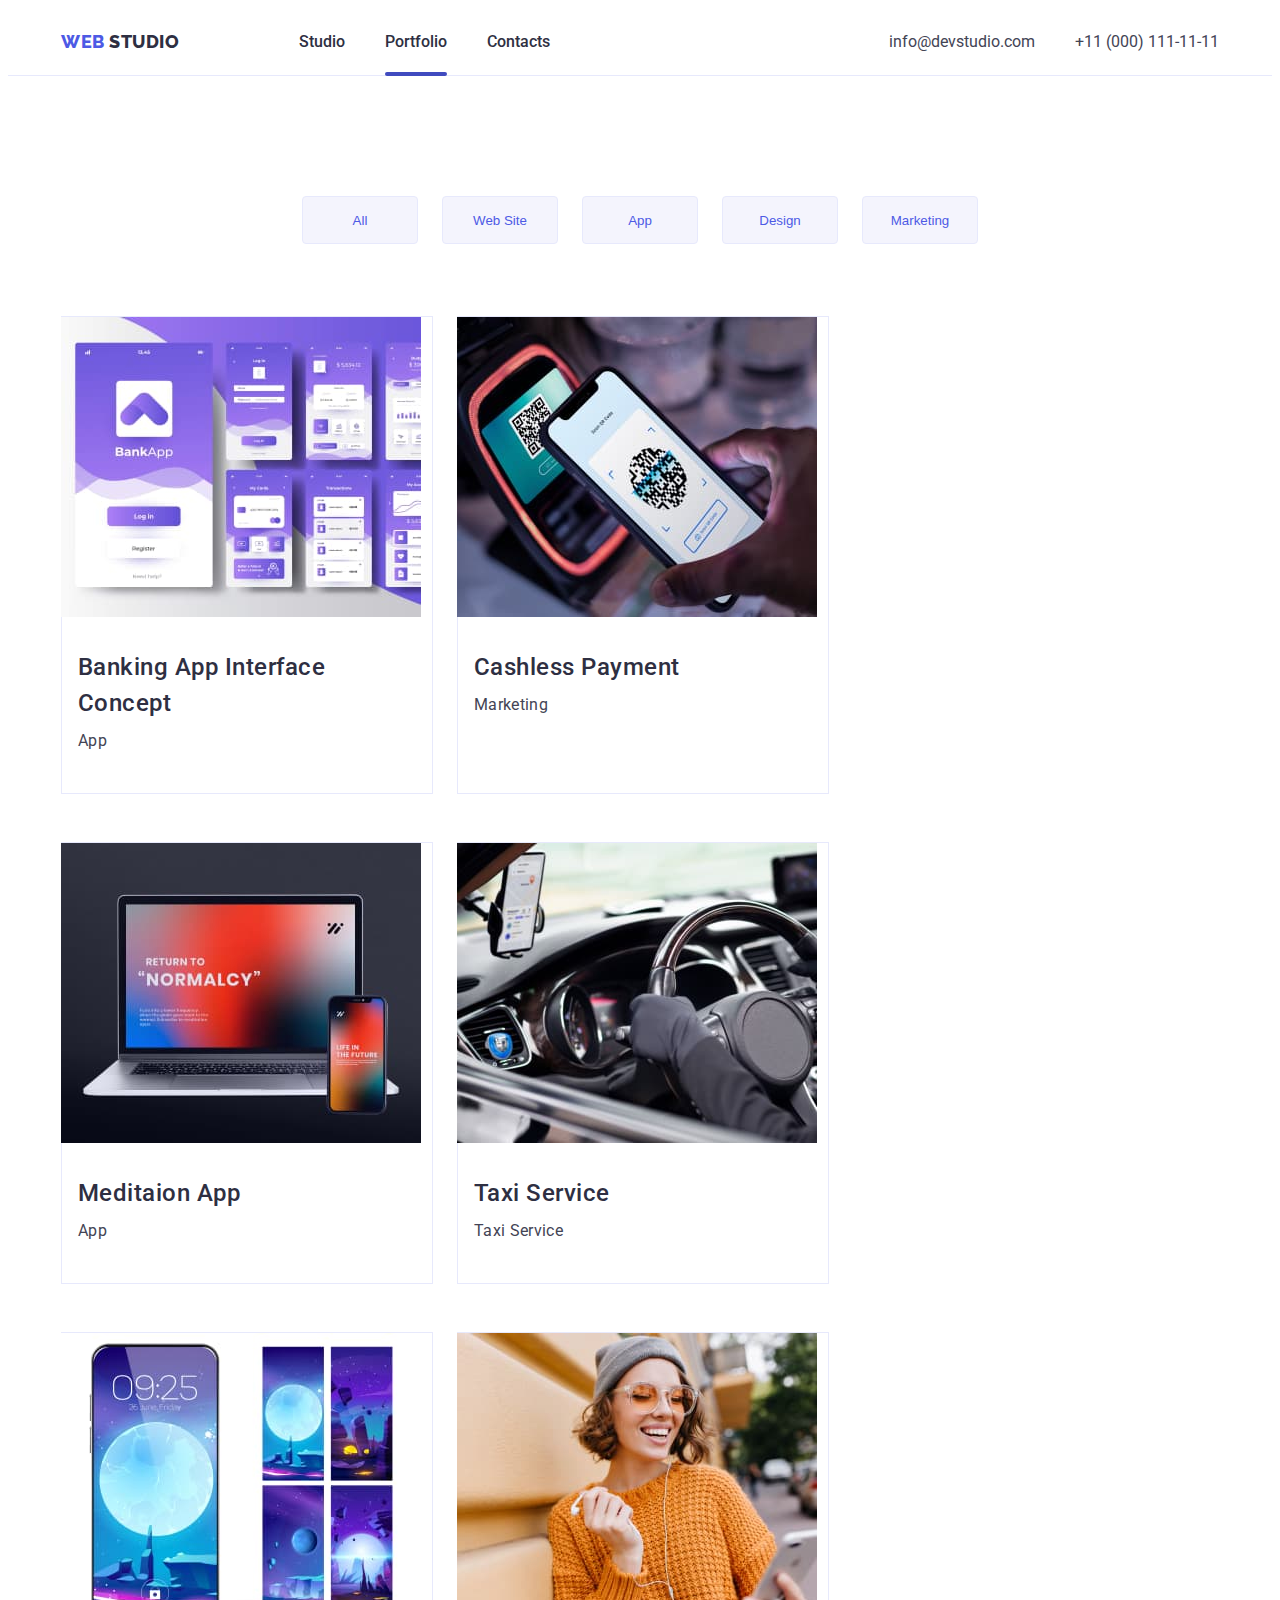
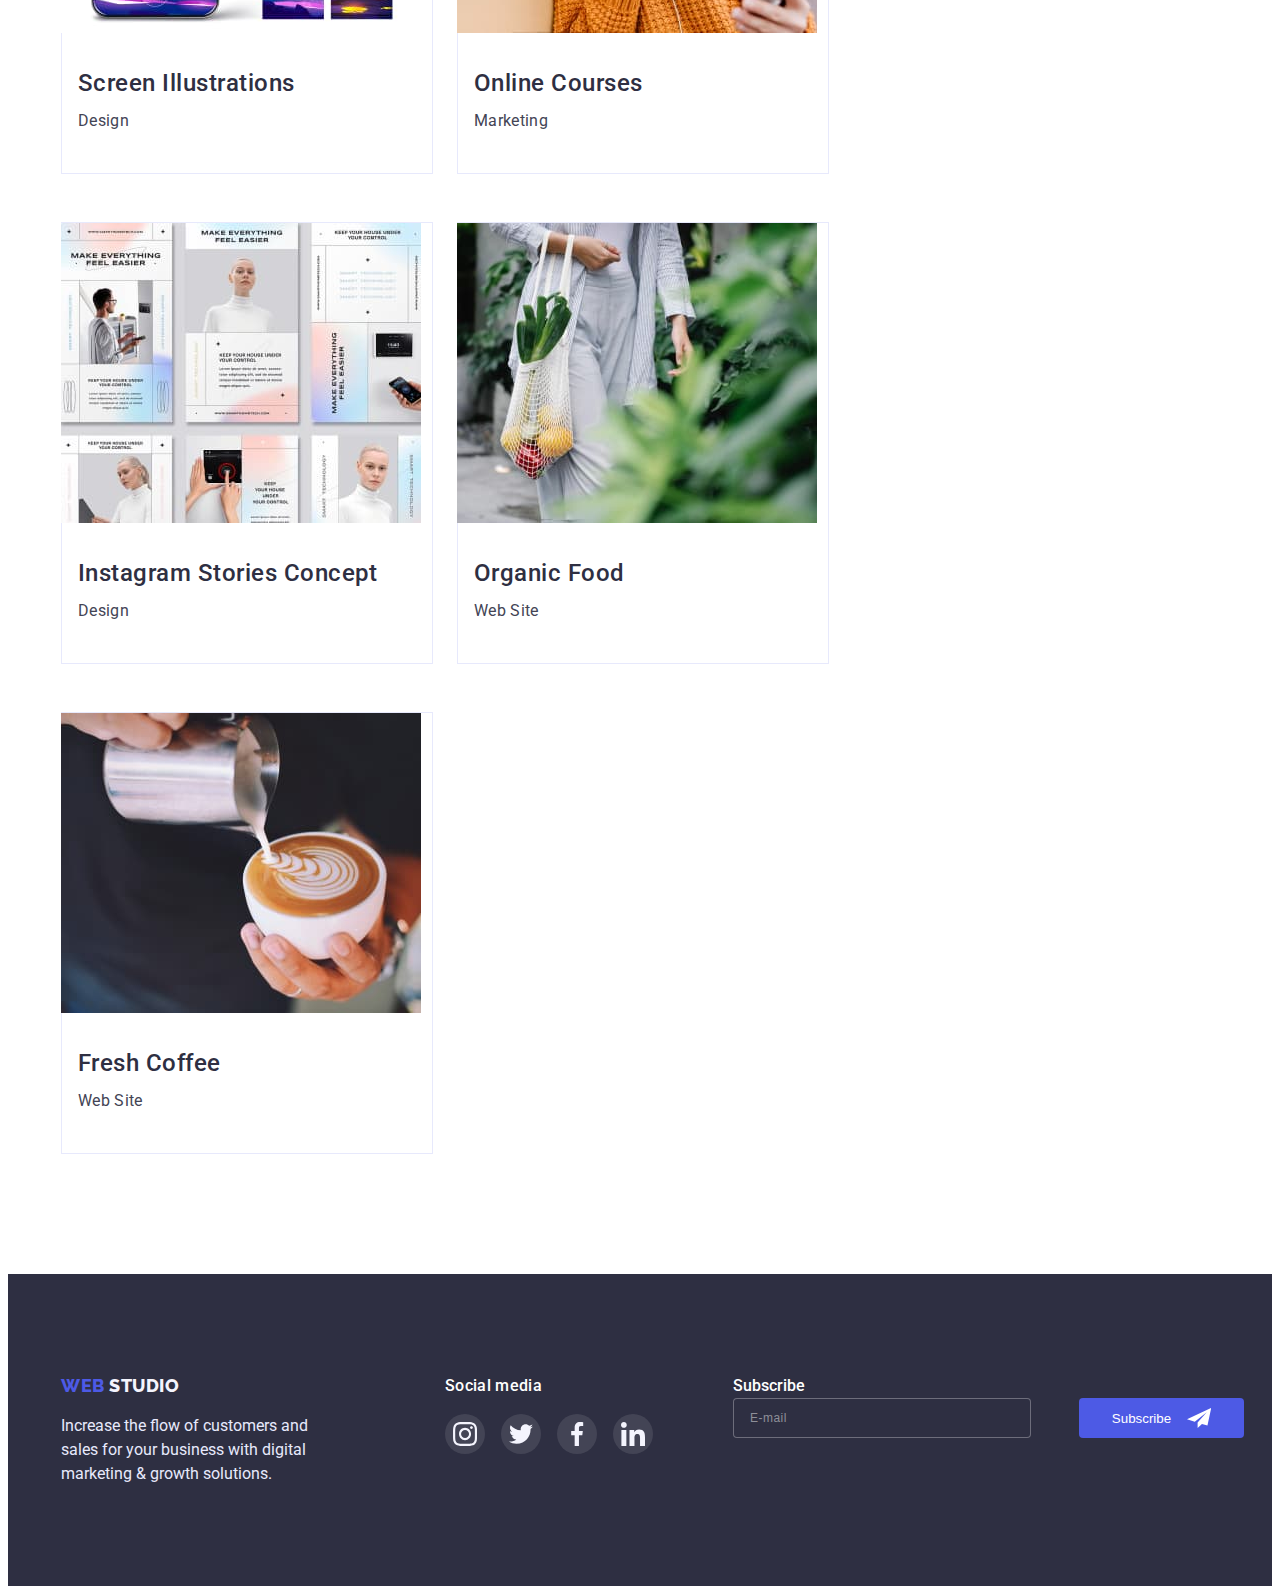
==== commit 924860ad: "re-do" ====
--- a/portfolio.html
+++ b/portfolio.html
@@ -338,21 +338,22 @@
           <label class="footer-form-text" for="footer-input">
             <span>Subscribe</span>
           </label>
-
-          <input
-            class="footer-form-input"
-            type="email"
-            name="email"
-            autocomplete="off"
-            placeholder="E-mail"
-            id="footer-input"
-          />
-          <button type="submit" class="button-subscribe">
-            Subscribe
-            <svg class="subscribe-icon" width="24" height="24">
-              <use href="./images/symbol-defs.new.svg#icon-send"></use>
-            </svg>
-          </button>
+          <div class="footer-input">
+            <input
+              class="footer-form-input"
+              type="email"
+              name="email"
+              autocomplete="off"
+              placeholder="E-mail"
+              id="footer-input"
+            />
+            <button type="submit" class="button-subscribe">
+              Subscribe
+              <svg class="subscribe-icon" width="24" height="24">
+                <use href="./images/symbol-defs.new.svg#icon-send"></use>
+              </svg>
+            </button>
+          </div>
         </form>
       </div>
     </footer>
--- a/css/styles.css
+++ b/css/styles.css
@@ -104,6 +104,17 @@
   text-transform: capitalize;
 }
 
+/* MOBILE */
+.close-menu-btn:is(:hover, :focus) {
+  background-color: var(--special-buttons-color);
+}
+
+.close-menu-btn:is(:hover, :focus) .close-menu-icon {
+  fill: var(--primary-white-color);
+}
+
+/* * MOBILE */
+
 /* MODAL */
 
 .backdrop.is-hidden .modal {
@@ -127,9 +138,9 @@
   top: 50%;
   left: 50%;
   transform: translate(-50%, -50%);
-  width: 100%;
-  max-width: 392px;
-  min-height: 586px;
+  max-width: 408px;
+  width: calc(100% - 2 * 15px);
+  height: auto;
   padding: 72px 24px 24px 24px;
   overflow: auto;
   background-color: var(--primary-white-color);
@@ -143,8 +154,9 @@
 }
 .modal-close-btn {
   position: absolute;
-  top: 10px;
-  right: 10px;
+  top: 24px;
+  right: 24px;
+  cursor: pointer;
   border-radius: 50%;
   width: 24px;
   height: 24px;
@@ -178,8 +190,8 @@
   height: 40px;
   border: 1px solid rgba(33, 33, 33, 0.2);
   border-radius: 4px;
-  padding: 14px 17px;
-  padding-left: 32px;
+  padding: 10px 20px 10px 38px;
+
   transition: border 250ms cubic-bezier(0.4, 0, 0.2, 1);
 }
 
@@ -320,17 +332,23 @@
 } */
 
 .header-nav-wrap {
-  display: none;
   position: fixed;
+  z-index: 999;
   top: 0;
-  left: 0;
+  right: 0;
   width: 100%;
-  height: 100vh;
+  height: 100%;
+  padding: 80px 35px 40px 40px;
+  display: flex;
+  flex-direction: column;
+  justify-content: space-between;
+  gap: 20px;
   background-color: var(--primary-white-color);
-  padding: 24px;
+  transform: translateX(100%);
+  transition: transform 250ms cubic-bezier(0.4, 0, 0.2, 1) ease-in-out;
 }
 .header-nav-wrap.is-open {
-  display: block;
+  transform: translateX(0);
 }
 .close-menu-btn {
   position: absolute;
@@ -351,20 +369,6 @@
   align-items: center;
 }
 
-/* .menu-content {
-  position: fixed;
-  top: 0;
-  left: 0;
-  width: 100vw;
-  height: 100vh;
-  padding: 40px;
-  background-color: var(--);
-  z-index: 999;
-
-  transform: translateX(100%);
-  transition: transform 250ms ease-in-out;
-} */
-
 .menu-content {
   display: flex;
   flex-direction: column;
@@ -372,9 +376,6 @@
   overflow-y: scroll;
 }
 
-.menu-container.is-open {
-  transform: translateX(0);
-}
 .header-nav-wrap .close-menu-btn {
   position: absolute;
   top: 24px;
@@ -383,6 +384,8 @@
 }
 .header-nav-wrap .close-menu-btn {
   width: 24px;
+  top: 24px;
+  right: 24px;
   height: 24px;
   display: flex;
   justify-content: center;
@@ -404,8 +407,11 @@
   display: flex;
   flex-direction: column;
 }
+.burger-link:not(:last-child) {
+  margin-bottom: 40px;
+}
+
 .burger-link {
-  margin-bottom: 40px;
   display: block;
 
   font-weight: 700;
@@ -519,7 +525,7 @@
 @media screen and (min-width: 768px) {
   .site-contacts {
     display: block;
-    margin: 24px 16px;
+
     gap: 6px;
   }
 }
@@ -594,7 +600,7 @@
 .header-link.current::after {
   content: "";
   position: absolute;
-  bottom: 0;
+  bottom: -1px;
   left: 0;
   display: block;
   width: 100%;
@@ -605,7 +611,7 @@
 
 @media screen and (min-width: 768px) and (max-width: 1199px) {
   .contact-item:not(:last-child) {
-    margin-bottom: 12px;
+    padding-bottom: 6px;
   }
 }
 
@@ -752,6 +758,10 @@
 
 /* ////////////OUR TEAM SECTION */
 
+.section.team {
+  background-color: var(--buttons-background-color);
+}
+
 @media screen and (min-width: 768px) {
   .team-list {
     display: flex;
@@ -905,7 +915,6 @@
   display: flex;
   align-items: center;
   flex-direction: column;
-  margin-bottom: 72px;
 }
 
 .second-logo-footer {
@@ -968,9 +977,8 @@
   line-height: 1.5;
 }
 .footer-form-input {
-  width: 100%;
-  max-width: 398px;
-  padding: 8px 16px;
+  width: 264px;
+  padding: 7px 16px;
   font-size: 12px;
   line-height: 2;
   letter-spacing: 0.04em;
@@ -980,16 +988,7 @@
   border-radius: 4px;
 }
 
-.footer-form {
-  display: flex;
-  flex-direction: column;
-  align-items: center;
-}
-
 @media screen and (max-width: 1199px) {
-  .footer-container {
-    margin-bottom: 72px;
-  }
   .container-f {
     max-width: 552px;
   }
@@ -998,8 +997,21 @@
   .button-subscribe {
     margin-top: 16px;
   }
+
   .footer-form {
+    display: flex;
+    flex-direction: column;
+    align-items: center;
     margin-top: 72px;
+  }
+  .social-media-text {
+    margin-top: 72px;
+  }
+
+  .footer-input {
+    display: flex;
+    flex-direction: column;
+    justify-content: center;
   }
 }
 
@@ -1014,16 +1026,22 @@
   .mobile-icon {
     display: none;
   }
-  .modal {
-    max-width: 408px;
+
+  .contact-item {
+    font-size: 12px;
+    line-height: 1.16;
   }
   .footer-container {
-    display: flex;
+    width: 552px;
+
+    display: flex;
+    flex-wrap: wrap;
+    gap: 72px 24px;
   }
 
   .container-second {
     width: 264px;
-    margin-left: 85px;
+    align-items: flex-start;
   }
   .footer-container-social {
     width: 208px;
@@ -1031,17 +1049,12 @@
   .social-media-text {
     text-align: justify;
   }
-  .footer-form {
-    margin-left: 85px;
-    position: relative;
-    display: flex;
-    flex-direction: row;
+  .footer-input {
+    display: flex;
     gap: 24px;
   }
-  .footer-form-text {
-    position: absolute;
-    top: 0;
-    left: 0;
+  .social-media-text {
+    text-align: start;
   }
 }
 
@@ -1065,6 +1078,15 @@
   .site-contacts {
     display: flex;
     gap: 40px;
+  }
+  .contact-item {
+    font-size: 16px;
+    line-height: 1.5;
+  }
+  .feature-title {
+    font-weight: 500;
+    font-size: 20px;
+    line-height: 1.2;
   }
 
   .hero {
@@ -1102,9 +1124,10 @@
     display: flex;
     flex-wrap: wrap;
     gap: 24px;
-    margin-top: 72px;
+    /* margin-top: 72px; */
   }
   .section-third {
+    padding-top: 0;
     display: block;
   }
   .benefits-place {
@@ -1112,9 +1135,10 @@
     justify-content: center;
     align-items: center;
     flex-wrap: wrap;
-    padding: 24px 10px;
+    height: 112px;
     background: var(--buttons-background-color);
     border-radius: 4px;
+    margin-bottom: 8px;
   }
   .benefits {
     flex-basis: calc((100% - 72px) / 4);
@@ -1131,15 +1155,15 @@
   }
 
   .footer-container {
-    padding: 100px 15px;
     display: flex;
   }
 
   .container-second {
     margin-right: 120px;
-  }
-
-  .social-media {
+    align-items: flex-start;
+  }
+
+  .footer-container-social {
     margin-right: 80px;
   }
 
@@ -1152,17 +1176,14 @@
     color: var(--modal-color);
   }
 
-  .footer-form {
-    position: relative;
-    display: flex;
-    flex-direction: row;
-    width: 453px;
-  }
-  .footer-form-text {
-    position: absolute;
-    top: 0;
-    left: 0;
-  }
+  .footer-input {
+    display: flex;
+    gap: 24px;
+  }
+  .social-media-text {
+    text-align: start;
+  }
+
   .footer-form-input {
     margin-right: 24px;
   }
@@ -1179,19 +1200,9 @@
     opacity: 0.6;
   }
 
-  .footer-container {
-    flex-wrap: wrap;
-    gap: 112px 24px;
-  }
-
-  .footer-form-input {
-    border: 1px solid var(--primary-white-color);
-    filter: drop-shadow(0px 4px 4px rgba(0, 0, 0, 0.15));
-    border-radius: 4px;
-  }
-
   .footer-form-text {
-    transform: translateY(-40px);
+    display: block;
+    margin-bottom: 16px;
   }
 }
 
@@ -1259,6 +1270,7 @@
 
 .hero-site-buttons:hover,
 .hero-site-buttons:focus {
+  border-color: transparent;
   color: var(--primary-white-color);
   background-color: var(--special-buttons-color);
   box-shadow: 0px 3px 1px rgba(0, 0, 0, 0.1), 0px 2px 1px rgba(0, 0, 0, 0.08),
